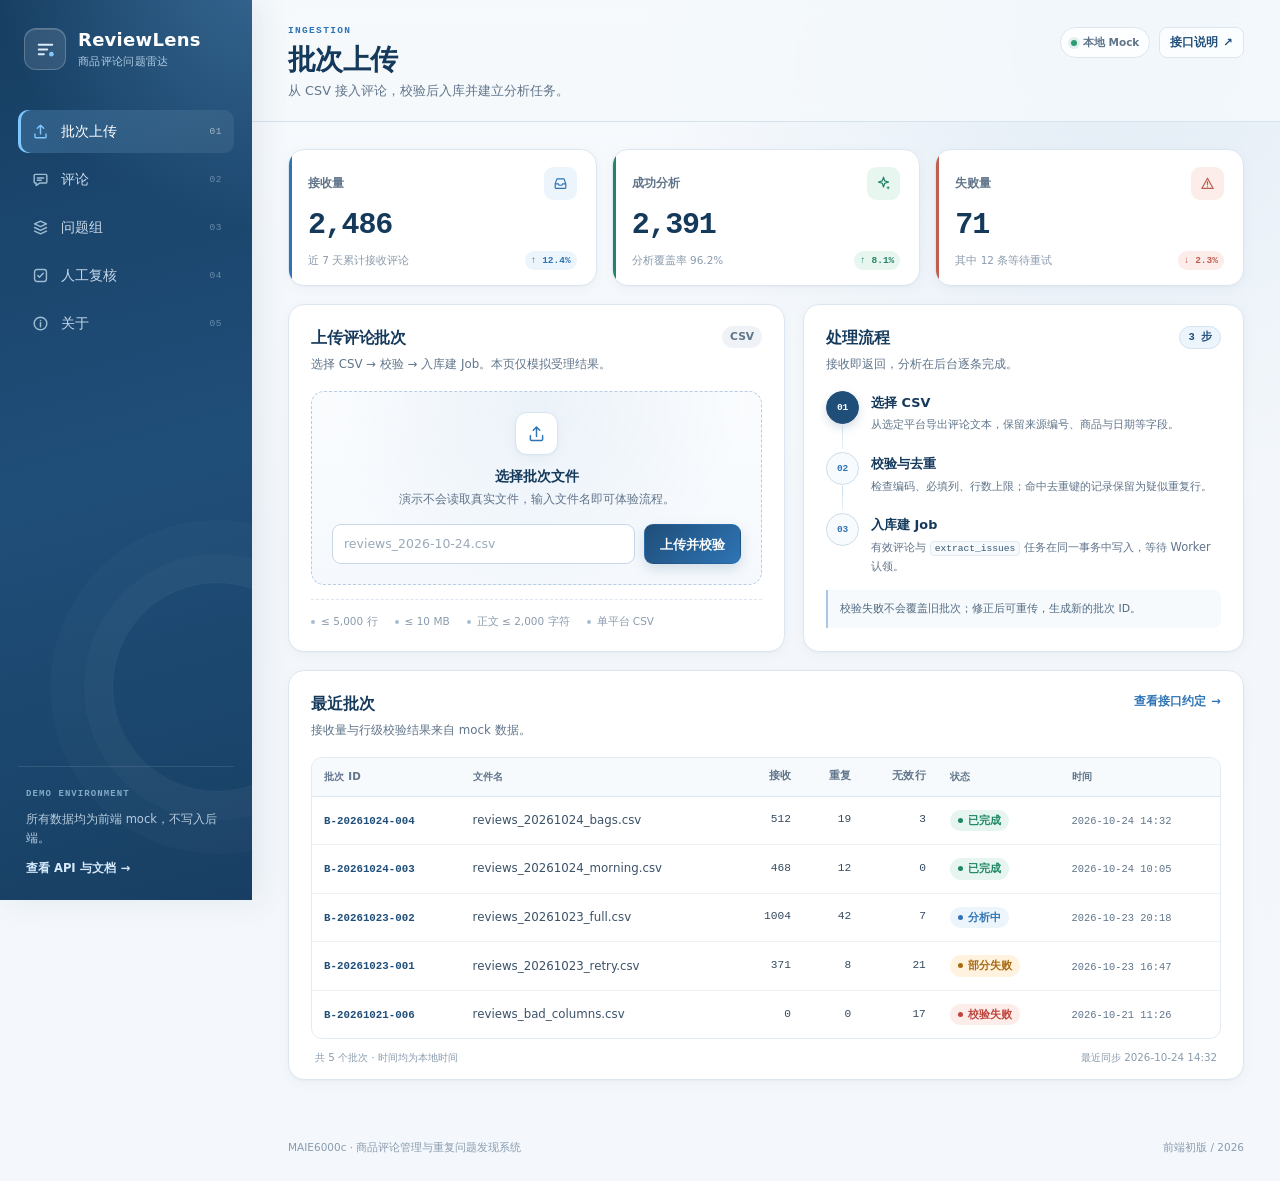
==== frontend/index.html @ 1e9d77a1 "W5 serial gate: R1 ingestion API, static UI, docs, legacy cleanup" ====
<!DOCTYPE html>
<html lang="zh-CN">
<head>
  <meta charset="UTF-8">
  <meta name="viewport" content="width=device-width, initial-scale=1.0">
  <meta name="color-scheme" content="light">
  <meta name="theme-color" content="#1F4E79">
  <meta name="description" content="ReviewLens 商品评论问题雷达 — 把零散评论整理成可复核、可跟踪的重复问题线索。">
  <title>批次上传 · ReviewLens 评论洞察</title>
  <link rel="icon" href="[data-uri]">
  <link rel="stylesheet" href="./styles.css">
</head>
<body>
  <div class="app-shell">
    <aside class="sidebar" aria-label="侧边栏">
      <a class="brand" href="#/batches" aria-label="ReviewLens 首页">
        <span class="brand-mark" aria-hidden="true">
          <svg viewBox="0 0 32 32" fill="none">
            <path d="M8 10.5h16M8 16h10M8 21.5h6" stroke="currentColor" stroke-width="2.4" stroke-linecap="round"/>
            <circle cx="23" cy="21.5" r="2.8" fill="#7EC7FF"/>
          </svg>
        </span>
        <span class="brand-copy">
          <strong>ReviewLens</strong>
          <span>商品评论问题雷达</span>
        </span>
      </a>

      <nav class="main-nav" aria-label="主导航">
        <a class="nav-link is-active" href="#/batches" data-route="batches" aria-current="page">
          <span class="nav-icon" aria-hidden="true">
            <svg viewBox="0 0 24 24" fill="none"><path d="M12 15V4m0 0L8 8m4-4 4 4M5 15v3.5A1.5 1.5 0 0 0 6.5 20h11a1.5 1.5 0 0 0 1.5-1.5V15" stroke="currentColor" stroke-width="1.8" stroke-linecap="round" stroke-linejoin="round"/></svg>
          </span>
          <span class="nav-label">批次上传</span>
          <span class="nav-index" aria-hidden="true">01</span>
        </a>
        <a class="nav-link" href="#/comments" data-route="comments">
          <span class="nav-icon" aria-hidden="true">
            <svg viewBox="0 0 24 24" fill="none"><path d="M5.5 5.5h13a1.5 1.5 0 0 1 1.5 1.5v8a1.5 1.5 0 0 1-1.5 1.5H11l-4.5 3v-3h-1A1.5 1.5 0 0 1 4 15V7a1.5 1.5 0 0 1 1.5-1.5Z" stroke="currentColor" stroke-width="1.8" stroke-linejoin="round"/><path d="M8 10h8M8 13h5" stroke="currentColor" stroke-width="1.8" stroke-linecap="round"/></svg>
          </span>
          <span class="nav-label">评论</span>
          <span class="nav-index" aria-hidden="true">02</span>
        </a>
        <a class="nav-link" href="#/issues" data-route="issues">
          <span class="nav-icon" aria-hidden="true">
            <svg viewBox="0 0 24 24" fill="none"><path d="M12 4 4.5 7.5 12 11l7.5-3.5L12 4Z" stroke="currentColor" stroke-width="1.8" stroke-linejoin="round"/><path d="m4.5 12 7.5 3.5 7.5-3.5M4.5 16.5 12 20l7.5-3.5" stroke="currentColor" stroke-width="1.8" stroke-linecap="round" stroke-linejoin="round"/></svg>
          </span>
          <span class="nav-label">问题组</span>
          <span class="nav-index" aria-hidden="true">03</span>
        </a>
        <a class="nav-link" href="#/reviews" data-route="reviews">
          <span class="nav-icon" aria-hidden="true">
            <svg viewBox="0 0 24 24" fill="none"><rect x="4.5" y="4.5" width="15" height="15" rx="3" stroke="currentColor" stroke-width="1.8"/><path d="m8.5 12 2.2 2.2 4.8-5" stroke="currentColor" stroke-width="1.8" stroke-linecap="round" stroke-linejoin="round"/></svg>
          </span>
          <span class="nav-label">人工复核</span>
          <span class="nav-index" aria-hidden="true">04</span>
        </a>
        <a class="nav-link" href="#/about" data-route="about">
          <span class="nav-icon" aria-hidden="true">
            <svg viewBox="0 0 24 24" fill="none"><circle cx="12" cy="12" r="8" stroke="currentColor" stroke-width="1.8"/><path d="M12 10.8v5.2M12 8.2v.1" stroke="currentColor" stroke-width="1.9" stroke-linecap="round"/></svg>
          </span>
          <span class="nav-label">关于</span>
          <span class="nav-index" aria-hidden="true">05</span>
        </a>
      </nav>

      <div class="sidebar-meta">
        <span class="meta-label">DEMO ENVIRONMENT</span>
        <p>所有数据均为前端 mock，不写入后端。</p>
        <a href="#/about">查看 API 与文档 <span aria-hidden="true">→</span></a>
      </div>
    </aside>

    <div class="main-shell">
      <header class="topbar">
        <div class="topbar-copy">
          <p class="eyebrow" id="page-kicker">INGESTION</p>
          <h1 id="page-title">批次上传</h1>
          <p id="page-subtitle">从 CSV 接入评论，校验后建立分析任务。</p>
        </div>
        <div class="topbar-actions">
          <span class="mock-chip"><span class="mock-chip-dot" aria-hidden="true"></span>本地 Mock</span>
          <a class="topbar-link" href="#/about">接口说明 <span aria-hidden="true">↗</span></a>
        </div>
      </header>

      <main class="content" id="app" tabindex="-1">
        <noscript>
          <div class="noscript-card">此演示界面需要启用 JavaScript 才能切换页面。</div>
        </noscript>
      </main>

      <footer class="app-footer">
        <span>MAIE6000c · 商品评论管理与重复问题发现系统</span>
        <span>前端初版 / 2026</span>
      </footer>
    </div>
  </div>

  <div class="toast" id="toast" role="status" aria-live="polite" hidden>
    <span class="toast-icon" aria-hidden="true">✓</span>
    <span id="toast-message"></span>
  </div>

  <!-- 使用普通脚本按顺序加载，保证直接双击 index.html 也能运行。 -->
  <script src="./mock-data.js"></script>
  <script src="./app.js"></script>
</body>
</html>
---- frontend/styles.css ----
/* =========================================================
   ReviewLens · 商品评论问题雷达
   初步前端界面样式（纯静态，无外部依赖）
   ========================================================= */

:root {
  --primary: #1F4E79;
  --primary-deep: #15395B;
  --primary-soft: #E9F2FA;
  --secondary: #2E74B5;
  --secondary-soft: #EDF5FC;
  --accent: #7EC7FF;

  --bg: #F3F7FB;
  --surface: #FFFFFF;
  --surface-soft: #F8FAFD;
  --border: #DCE6F0;
  --border-strong: #C9D8E8;
  --ink: #17283A;
  --text: #2B3E52;
  --muted: #60748A;
  --muted-light: #8A9BAD;

  --success: #1D8764;
  --success-soft: #E6F5EF;
  --danger: #BE453C;
  --danger-soft: #FCECEA;
  --warning: #A96912;
  --warning-soft: #FFF3DF;

  --shadow-sm: 0 1px 2px rgba(23, 57, 89, 0.04), 0 3px 14px rgba(23, 57, 89, 0.035);
  --shadow-md: 0 2px 5px rgba(23, 57, 89, 0.05), 0 14px 32px rgba(23, 57, 89, 0.07);
  --shadow-primary: 0 8px 18px rgba(31, 78, 121, 0.18);

  --radius-xl: 20px;
  --radius-lg: 16px;
  --radius-md: 11px;
  --radius-sm: 8px;

  --sidebar-width: 252px;
  --font-sans: system-ui, "Microsoft YaHei", "PingFang SC", "Noto Sans CJK SC", sans-serif;
  --font-mono: "SFMono-Regular", Consolas, "Liberation Mono", Menlo, monospace;
}

*,
*::before,
*::after {
  box-sizing: border-box;
}

html {
  min-width: 320px;
  scroll-behavior: smooth;
}

body {
  margin: 0;
  min-width: 320px;
  min-height: 100vh;
  background:
    radial-gradient(circle at 88% 2%, rgba(46, 116, 181, 0.1), transparent 30rem),
    linear-gradient(180deg, #F7FAFD 0%, var(--bg) 46%, #F4F8FC 100%);
  color: var(--text);
  font-family: var(--font-sans);
  font-size: 14px;
  line-height: 1.6;
  -webkit-font-smoothing: antialiased;
  text-rendering: optimizeLegibility;
}

button,
input,
select {
  font: inherit;
}

button {
  cursor: pointer;
}

a {
  color: var(--secondary);
  text-decoration: none;
}

h1,
h2,
h3,
h4,
p {
  margin: 0;
}

ul,
ol {
  margin: 0;
  padding: 0;
  list-style: none;
}

svg {
  display: block;
}

::selection {
  background: #C7E4FA;
  color: var(--primary-deep);
}

:focus-visible {
  outline: 3px solid rgba(46, 116, 181, 0.35);
  outline-offset: 2px;
}

[hidden] {
  display: none !important;
}

.sr-only {
  position: absolute;
  width: 1px;
  height: 1px;
  padding: 0;
  margin: -1px;
  overflow: hidden;
  clip: rect(0, 0, 0, 0);
  white-space: nowrap;
  border: 0;
}

/* ---------- 应用骨架 ---------- */

.app-shell {
  min-height: 100vh;
}

.sidebar {
  position: fixed;
  inset: 0 auto 0 0;
  z-index: 30;
  display: flex;
  flex-direction: column;
  width: var(--sidebar-width);
  padding: 26px 18px 22px;
  overflow-x: hidden;
  overflow-y: auto;
  color: #D6E5F3;
  background:
    radial-gradient(circle at 105% -5%, rgba(126, 199, 255, 0.3), transparent 17rem),
    linear-gradient(165deg, #173E62 0%, var(--primary) 52%, #183F63 100%);
  box-shadow: 8px 0 30px rgba(19, 55, 88, 0.08);
}

.sidebar::after {
  content: "";
  position: absolute;
  right: -70px;
  bottom: 12%;
  width: 210px;
  height: 210px;
  border: 1px solid rgba(255, 255, 255, 0.06);
  border-radius: 50%;
  box-shadow: 0 0 0 28px rgba(255, 255, 255, 0.025), 0 0 0 62px rgba(255, 255, 255, 0.018);
  pointer-events: none;
}

.sidebar > * {
  position: relative;
  z-index: 1;
}

.brand {
  display: flex;
  align-items: center;
  gap: 12px;
  padding: 2px 6px;
  color: #FFFFFF;
}

.brand-mark {
  display: grid;
  flex: 0 0 auto;
  width: 42px;
  height: 42px;
  place-items: center;
  border: 1px solid rgba(255, 255, 255, 0.22);
  border-radius: 12px;
  background: rgba(255, 255, 255, 0.1);
  box-shadow: inset 0 1px 0 rgba(255, 255, 255, 0.16);
}

.brand-mark svg {
  width: 27px;
  height: 27px;
  color: #D8ECFD;
}

.brand-copy {
  display: flex;
  flex-direction: column;
  min-width: 0;
  line-height: 1.25;
}

.brand-copy strong {
  font-size: 18px;
  font-weight: 720;
  letter-spacing: 0.015em;
}

.brand-copy span {
  margin-top: 3px;
  color: #AFCBE3;
  font-size: 11px;
  letter-spacing: 0.03em;
}

.main-nav {
  display: flex;
  flex-direction: column;
  gap: 5px;
  margin-top: 38px;
}

.nav-link {
  position: relative;
  display: flex;
  align-items: center;
  gap: 11px;
  min-height: 43px;
  padding: 10px 12px;
  border-radius: 10px;
  color: #C7D9E9;
  font-size: 13.5px;
  font-weight: 500;
  transition: color 160ms ease, background 160ms ease, box-shadow 160ms ease;
}

.nav-link:hover {
  color: #FFFFFF;
  background: rgba(255, 255, 255, 0.08);
}

.nav-link.is-active {
  color: #FFFFFF;
  background: linear-gradient(90deg, rgba(126, 199, 255, 0.22), rgba(255, 255, 255, 0.07));
  box-shadow: inset 3px 0 0 var(--accent);
}

.nav-link.is-active .nav-icon {
  color: var(--accent);
}

.nav-icon {
  display: grid;
  flex: 0 0 auto;
  width: 20px;
  height: 20px;
  place-items: center;
  color: #9EBBD4;
}

.nav-icon svg {
  width: 19px;
  height: 19px;
}

.nav-label {
  white-space: nowrap;
}

.nav-index {
  margin-left: auto;
  color: rgba(214, 229, 243, 0.42);
  font-family: var(--font-mono);
  font-size: 9.5px;
  letter-spacing: 0.06em;
}

.nav-link.is-active .nav-index {
  color: rgba(255, 255, 255, 0.55);
}

.sidebar-meta {
  margin-top: auto;
  padding: 20px 8px 0;
  border-top: 1px solid rgba(255, 255, 255, 0.1);
}

.meta-label {
  display: block;
  color: #83A9C6;
  font-family: var(--font-mono);
  font-size: 9px;
  font-weight: 600;
  letter-spacing: 0.12em;
}

.sidebar-meta p {
  margin-top: 8px;
  color: #B7CCDE;
  font-size: 11.5px;
  line-height: 1.65;
}

.sidebar-meta a {
  display: inline-flex;
  align-items: center;
  gap: 5px;
  margin-top: 11px;
  color: #D8ECFD;
  font-size: 11.5px;
  font-weight: 600;
}

.sidebar-meta a:hover {
  color: #FFFFFF;
  text-decoration: underline;
  text-underline-offset: 3px;
}

.main-shell {
  display: flex;
  flex-direction: column;
  min-height: 100vh;
  margin-left: var(--sidebar-width);
}

/* ---------- 顶部页头 ---------- */

.topbar {
  position: sticky;
  top: 0;
  z-index: 20;
  display: flex;
  align-items: flex-start;
  justify-content: space-between;
  gap: 24px;
  padding: 24px 36px 19px;
  border-bottom: 1px solid rgba(203, 218, 232, 0.72);
  background: rgba(245, 249, 252, 0.82);
  backdrop-filter: blur(16px);
  -webkit-backdrop-filter: blur(16px);
}

.topbar-copy {
  min-width: 0;
}

.eyebrow {
  color: var(--secondary);
  font-family: var(--font-mono);
  font-size: 9.5px;
  font-weight: 700;
  letter-spacing: 0.14em;
  line-height: 1.4;
}

.topbar h1 {
  margin-top: 5px;
  color: var(--primary-deep);
  font-size: clamp(25px, 2.2vw, 31px);
  font-weight: 720;
  letter-spacing: -0.025em;
  line-height: 1.25;
}

#page-subtitle {
  max-width: 720px;
  margin-top: 4px;
  color: var(--muted);
  font-size: 12.8px;
}

.topbar-actions {
  display: flex;
  flex: 0 0 auto;
  align-items: center;
  gap: 9px;
  padding-top: 3px;
}

.mock-chip {
  display: inline-flex;
  align-items: center;
  gap: 6px;
  height: 31px;
  padding: 0 10px;
  border: 1px solid var(--border);
  border-radius: 999px;
  background: rgba(255, 255, 255, 0.75);
  color: var(--muted);
  font-size: 10.5px;
  font-weight: 600;
  white-space: nowrap;
}

.mock-chip-dot {
  width: 6px;
  height: 6px;
  border-radius: 50%;
  background: #2E9B75;
  box-shadow: 0 0 0 3px rgba(46, 155, 117, 0.13);
}

.topbar-link {
  display: inline-flex;
  align-items: center;
  gap: 5px;
  height: 31px;
  padding: 0 10px;
  border: 1px solid var(--border);
  border-radius: 8px;
  background: rgba(255, 255, 255, 0.7);
  color: var(--primary);
  font-size: 11.5px;
  font-weight: 600;
  transition: border-color 160ms ease, background 160ms ease;
}

.topbar-link:hover {
  border-color: var(--border-strong);
  background: #FFFFFF;
}

.content {
  width: 100%;
  max-width: 1440px;
  margin: 0 auto;
  padding: 27px 36px 42px;
  flex: 1;
}

.app-footer {
  display: flex;
  justify-content: space-between;
  gap: 14px;
  padding: 17px 36px 25px;
  color: var(--muted-light);
  font-size: 10.5px;
}

/* ---------- 通用组件 ---------- */

.view {
  display: flex;
  flex-direction: column;
  gap: 18px;
  animation: view-in 240ms ease both;
}

@keyframes view-in {
  from {
    opacity: 0;
    transform: translateY(5px);
  }
  to {
    opacity: 1;
    transform: translateY(0);
  }
}

.panel {
  padding: 21px 22px;
  border: 1px solid var(--border);
  border-radius: var(--radius-lg);
  background: var(--surface);
  box-shadow: var(--shadow-sm);
}

.panel-head {
  display: flex;
  align-items: flex-start;
  justify-content: space-between;
  gap: 16px;
  margin-bottom: 17px;
}

.panel-head > div {
  min-width: 0;
}

.panel-head h2 {
  color: var(--primary-deep);
  font-size: 15.5px;
  font-weight: 680;
  letter-spacing: -0.01em;
}

.panel-head p {
  margin-top: 4px;
  color: var(--muted);
  font-size: 11.8px;
  line-height: 1.6;
}

.panel-head .heading-with-count {
  display: flex;
  align-items: center;
  gap: 8px;
  flex-wrap: wrap;
}

.text-link {
  display: inline-flex;
  align-items: center;
  gap: 5px;
  flex: 0 0 auto;
  color: var(--secondary);
  font-size: 11.5px;
  font-weight: 600;
  white-space: nowrap;
}

.text-link:hover {
  color: var(--primary);
  text-decoration: underline;
  text-underline-offset: 3px;
}

.btn {
  display: inline-flex;
  align-items: center;
  justify-content: center;
  gap: 6px;
  min-height: 40px;
  padding: 0 15px;
  border: 1px solid transparent;
  border-radius: 9px;
  font-size: 12.7px;
  font-weight: 620;
  line-height: 1.2;
  white-space: nowrap;
  transition: transform 150ms ease, box-shadow 150ms ease, background 150ms ease, border-color 150ms ease;
}

.btn:active {
  transform: translateY(1px);
}

.btn-primary {
  color: #FFFFFF;
  border-color: transparent;
  background: linear-gradient(135deg, var(--primary) 0%, var(--secondary) 100%);
  box-shadow: 0 5px 13px rgba(31, 78, 121, 0.17);
}

.btn-primary:hover {
  box-shadow: 0 8px 18px rgba(31, 78, 121, 0.25);
  transform: translateY(-1px);
}

.btn-ghost {
  color: var(--primary);
  border-color: var(--border);
  background: #FFFFFF;
}

.btn-ghost:hover {
  border-color: var(--border-strong);
  background: var(--surface-soft);
}

.btn-sm {
  min-height: 33px;
  padding: 0 12px;
  border-radius: 8px;
  font-size: 11.8px;
}

.count-chip {
  display: inline-flex;
  align-items: center;
  justify-content: center;
  min-height: 23px;
  padding: 2px 8px;
  border: 1px solid #D4E3F1;
  border-radius: 999px;
  background: var(--secondary-soft);
  color: var(--primary);
  font-family: var(--font-mono);
  font-size: 10.5px;
  font-weight: 600;
  white-space: nowrap;
}

.status-badge {
  display: inline-flex;
  align-items: center;
  gap: 5px;
  padding: 3px 8px;
  border-radius: 999px;
  font-size: 10.7px;
  font-weight: 650;
  line-height: 1.45;
  white-space: nowrap;
}

.status-dot {
  width: 5px;
  height: 5px;
  border-radius: 50%;
  background: currentColor;
}

.status-badge--success {
  color: var(--success);
  background: var(--success-soft);
}

.status-badge--processing {
  color: var(--secondary);
  background: var(--secondary-soft);
}

.status-badge--processing .status-dot {
  animation: status-pulse 1.8s ease-in-out infinite;
}

.status-badge--warning {
  color: var(--warning);
  background: var(--warning-soft);
}

.status-badge--danger {
  color: var(--danger);
  background: var(--danger-soft);
}

.status-badge--neutral {
  color: var(--muted);
  background: #EFF3F7;
}

.status-badge--pending {
  color: var(--primary);
  background: var(--secondary-soft);
  border: 1px solid #D6E6F4;
}

.status-badge--accepted {
  color: var(--success);
  background: var(--success-soft);
}

.status-badge--rejected {
  color: var(--danger);
  background: var(--danger-soft);
}

.status-badge--changed {
  color: var(--warning);
  background: var(--warning-soft);
}

@keyframes status-pulse {
  0%,
  100% {
    opacity: 1;
    box-shadow: 0 0 0 0 rgba(46, 116, 181, 0.2);
  }
  50% {
    opacity: 0.7;
    box-shadow: 0 0 0 3px rgba(46, 116, 181, 0);
  }
}

.tag {
  display: inline-flex;
  align-items: center;
  gap: 4px;
  padding: 3px 8px;
  border-radius: 6px;
  font-size: 10.7px;
  font-weight: 600;
  line-height: 1.45;
  white-space: nowrap;
}

.tag--rose {
  color: #A13B4D;
  background: #FCECEF;
}

.tag--amber {
  color: #93601A;
  background: #FFF2DC;
}

.tag--blue {
  color: #275F91;
  background: #EAF3FC;
}

.tag--violet {
  color: #6243A1;
  background: #F0ECFC;
}

.tag--teal {
  color: #24705F;
  background: #E6F5F1;
}

.tag--olive {
  color: #63722C;
  background: #F1F5E4;
}

.tag--slate {
  color: #526477;
  background: #EEF2F6;
}

.tag--gray {
  color: #6B7785;
  background: #F1F3F5;
}

mark.evidence {
  padding: 0 1px;
  border-radius: 2px;
  color: inherit;
  background: linear-gradient(180deg, transparent 38%, #FFE7A3 38%, #FFE7A3 94%, transparent 94%);
}

.empty-state {
  grid-column: 1 / -1;
  padding: 40px 20px;
  border: 1px dashed var(--border-strong);
  border-radius: var(--radius-lg);
  background: rgba(255, 255, 255, 0.7);
  color: var(--muted);
  text-align: center;
  font-size: 13px;
}

.empty-state strong {
  display: block;
  margin-bottom: 5px;
  color: var(--primary-deep);
  font-size: 14px;
}

.noscript-card {
  padding: 20px;
  border: 1px solid #E8D2A8;
  border-radius: var(--radius-md);
  background: #FFF9EC;
  color: #755213;
}

/* ---------- 统计卡片 ---------- */

.stats-grid {
  display: grid;
  grid-template-columns: repeat(auto-fit, minmax(220px, 1fr));
  gap: 15px;
}

.stat-card {
  --tone: var(--secondary);
  --tone-soft: var(--secondary-soft);
  position: relative;
  padding: 17px 19px 15px;
  overflow: hidden;
  border: 1px solid var(--border);
  border-radius: var(--radius-lg);
  background: var(--surface);
  box-shadow: var(--shadow-sm);
}

.stat-card::before {
  content: "";
  position: absolute;
  inset: 0 auto 0 0;
  width: 3px;
  background: var(--tone);
}

.stat-card--success {
  --tone: #238467;
  --tone-soft: #E8F6F0;
}

.stat-card--danger {
  --tone: #BE5D50;
  --tone-soft: #FCEDEA;
}

.stat-head {
  display: flex;
  align-items: center;
  justify-content: space-between;
  gap: 12px;
}

.stat-label {
  color: var(--muted);
  font-size: 12px;
  font-weight: 600;
}

.stat-icon {
  display: grid;
  width: 33px;
  height: 33px;
  place-items: center;
  border-radius: 9px;
  color: var(--tone);
  background: var(--tone-soft);
}

.stat-icon svg {
  width: 17px;
  height: 17px;
}

.stat-value {
  margin-top: 7px;
  color: var(--primary-deep);
  font-family: var(--font-mono);
  font-size: 30px;
  font-weight: 700;
  letter-spacing: -0.04em;
  line-height: 1.2;
}

.stat-foot {
  display: flex;
  align-items: center;
  justify-content: space-between;
  gap: 10px;
  margin-top: 8px;
  color: var(--muted-light);
  font-size: 10.5px;
}

.stat-trend {
  flex: 0 0 auto;
  padding: 2px 6px;
  border-radius: 999px;
  color: var(--tone);
  background: var(--tone-soft);
  font-family: var(--font-mono);
  font-size: 9.5px;
  font-weight: 600;
}

/* ---------- 批次上传 ---------- */

.ingestion-grid {
  display: grid;
  grid-template-columns: minmax(0, 1.06fr) minmax(0, 0.94fr);
  gap: 18px;
}

.upload-panel {
  display: flex;
  flex-direction: column;
}

.upload-form {
  margin: 0;
}

.upload-drop {
  padding: 20px;
  border: 1.5px dashed #B7CDE1;
  border-radius: 13px;
  background:
    radial-gradient(circle at 50% 0%, rgba(46, 116, 181, 0.07), transparent 13rem),
    linear-gradient(180deg, #FAFCFE 0%, #F5F9FD 100%);
}

.upload-icon {
  display: grid;
  width: 43px;
  height: 43px;
  margin: 0 auto;
  place-items: center;
  border: 1px solid #D6E5F3;
  border-radius: 12px;
  color: var(--secondary);
  background: #FFFFFF;
  box-shadow: var(--shadow-sm);
}

.upload-icon svg {
  width: 21px;
  height: 21px;
}

.upload-title {
  margin-top: 10px;
  color: var(--primary-deep);
  font-size: 13.8px;
  font-weight: 680;
  text-align: center;
}

.upload-help {
  margin-top: 3px;
  color: var(--muted);
  font-size: 11.5px;
  line-height: 1.6;
  text-align: center;
}

.upload-row {
  display: grid;
  grid-template-columns: minmax(0, 1fr) auto;
  gap: 9px;
  margin-top: 16px;
}

.input,
.select {
  width: 100%;
  min-height: 40px;
  padding: 8px 11px;
  border: 1px solid var(--border-strong);
  border-radius: 9px;
  outline: none;
  color: var(--text);
  background: #FFFFFF;
  font-size: 12.5px;
  transition: border-color 150ms ease, box-shadow 150ms ease;
}

.input::placeholder {
  color: #9AAABA;
}

.input:focus,
.select:focus {
  border-color: var(--secondary);
  box-shadow: 0 0 0 3px rgba(46, 116, 181, 0.12);
}

.upload-feedback {
  margin-top: 10px;
  padding: 8px 10px;
  border: 1px solid #CFE7DD;
  border-radius: 8px;
  color: #24705A;
  background: #F2FBF7;
  font-size: 11.5px;
}

.upload-constraints {
  display: flex;
  flex-wrap: wrap;
  gap: 7px 17px;
  margin-top: 14px;
  padding-top: 13px;
  border-top: 1px dashed var(--border);
  color: var(--muted-light);
  font-size: 10.5px;
}

.upload-constraints span {
  display: inline-flex;
  align-items: center;
  gap: 6px;
}

.upload-constraints span::before {
  content: "";
  width: 4px;
  height: 4px;
  border-radius: 50%;
  background: #A7BDD2;
}

.flow-list {
  display: flex;
  flex-direction: column;
}

.flow-step {
  position: relative;
  display: grid;
  grid-template-columns: 33px minmax(0, 1fr);
  gap: 12px;
  padding-bottom: 18px;
}

.flow-step:last-child {
  padding-bottom: 0;
}

.flow-step:not(:last-child)::before {
  content: "";
  position: absolute;
  top: 34px;
  bottom: 3px;
  left: 16px;
  width: 1px;
  background: linear-gradient(180deg, #C9DCEB, #E8F0F7);
}

.flow-num {
  display: grid;
  width: 33px;
  height: 33px;
  place-items: center;
  border: 1px solid #CBDDEB;
  border-radius: 50%;
  color: var(--secondary);
  background: #F8FBFE;
  font-family: var(--font-mono);
  font-size: 9.5px;
  font-weight: 700;
}

.flow-step:first-child .flow-num {
  color: #FFFFFF;
  border-color: var(--primary);
  background: var(--primary);
  box-shadow: 0 4px 10px rgba(31, 78, 121, 0.18);
}

.flow-step h3 {
  padding-top: 2px;
  color: var(--primary-deep);
  font-size: 12.8px;
  font-weight: 650;
}

.flow-step p {
  margin-top: 2px;
  color: var(--muted);
  font-size: 11.4px;
  line-height: 1.65;
}

.flow-step code {
  padding: 1px 4px;
  border: 1px solid #E1EAF2;
  border-radius: 4px;
  color: #355772;
  background: #F7FAFD;
  font-family: var(--font-mono);
  font-size: 9.6px;
}

.flow-note {
  margin-top: 15px;
  padding: 10px 12px;
  border-left: 2px solid #A9C8E4;
  border-radius: 0 7px 7px 0;
  color: #526A81;
  background: #F6FAFD;
  font-size: 10.8px;
  line-height: 1.65;
}

/* ---------- 表格 ---------- */

.table-panel {
  padding-bottom: 13px;
}

.table-wrap {
  width: 100%;
  overflow-x: auto;
  border: 1px solid #E4EBF3;
  border-radius: 11px;
}

.data-table {
  width: 100%;
  min-width: 840px;
  border-collapse: collapse;
  table-layout: auto;
}

.data-table th {
  padding: 10px 12px;
  border-bottom: 1px solid var(--border);
  background: #F7FAFD;
  color: var(--muted);
  font-size: 10.3px;
  font-weight: 650;
  letter-spacing: 0.02em;
  text-align: left;
  white-space: nowrap;
}

.data-table td {
  padding: 13px 12px;
  border-bottom: 1px solid #EDF2F7;
  color: #344A60;
  font-size: 11.8px;
  vertical-align: middle;
}

.data-table tbody tr:last-child td {
  border-bottom: 0;
}

.data-table tbody tr {
  transition: background 140ms ease;
}

.data-table tbody tr:hover {
  background: #F9FCFE;
}

.data-table .numeric {
  text-align: right;
  font-family: var(--font-mono);
  font-size: 11.2px;
  font-variant-numeric: tabular-nums;
}

.data-table th.numeric {
  text-align: right;
}

.batch-id {
  color: var(--primary);
  font-family: var(--font-mono);
  font-size: 10.8px;
  font-weight: 600;
  white-space: nowrap;
}

.file-name {
  display: block;
  max-width: 255px;
  overflow: hidden;
  color: #3B5268;
  text-overflow: ellipsis;
  white-space: nowrap;
}

.batch-time {
  color: var(--muted);
  font-family: var(--font-mono);
  font-size: 10.4px;
  white-space: nowrap;
}

.table-foot {
  display: flex;
  justify-content: space-between;
  gap: 14px;
  padding: 10px 4px 0;
  color: var(--muted-light);
  font-size: 10.3px;
}

/* ---------- 评论 ---------- */

.filter-panel .panel-head {
  margin-bottom: 14px;
}

.filter-grid {
  display: grid;
  grid-template-columns: repeat(3, minmax(0, 1fr)) auto;
  gap: 12px;
  align-items: end;
}

.filter-field {
  display: flex;
  flex-direction: column;
  gap: 6px;
  min-width: 0;
}

.filter-field > span {
  color: var(--muted);
  font-size: 10.8px;
  font-weight: 600;
}

.filter-field .select {
  min-height: 38px;
  font-size: 11.8px;
}

.filter-actions {
  display: flex;
  align-items: end;
}

.filter-actions .btn {
  min-height: 38px;
}

.comment-grid {
  display: grid;
  grid-template-columns: repeat(2, minmax(0, 1fr));
  gap: 16px;
}

.comment-card {
  display: flex;
  flex-direction: column;
  min-width: 0;
  padding: 18px 19px;
  border: 1px solid var(--border);
  border-radius: var(--radius-lg);
  background: var(--surface);
  box-shadow: var(--shadow-sm);
  transition: border-color 160ms ease, box-shadow 160ms ease;
}

.comment-card:hover {
  border-color: #C9DCEB;
  box-shadow: var(--shadow-md);
}

.comment-top {
  display: flex;
  align-items: flex-start;
  justify-content: space-between;
  gap: 12px;
}

.comment-flags {
  display: flex;
  flex: 0 0 auto;
  flex-wrap: wrap;
  justify-content: flex-end;
  gap: 5px;
}

.comment-flags .status-badge {
  padding: 3px 7px;
  font-size: 9.6px;
}

.source-line {
  display: flex;
  align-items: center;
  gap: 7px;
  flex-wrap: wrap;
  min-width: 0;
  color: var(--muted);
  font-size: 10.6px;
}

.platform-pill {
  display: inline-flex;
  align-items: center;
  padding: 2px 7px;
  border: 1px solid #D5E4F2;
  border-radius: 5px;
  color: var(--primary);
  background: #F2F8FD;
  font-size: 10px;
  font-weight: 650;
  white-space: nowrap;
}

.comment-product {
  display: flex;
  align-items: baseline;
  justify-content: space-between;
  gap: 12px;
  margin-top: 10px;
  color: #344A60;
  font-size: 12.2px;
  font-weight: 620;
}

.rating {
  flex: 0 0 auto;
  color: #A86C16;
  font-family: var(--font-mono);
  font-size: 10.5px;
  font-weight: 600;
  letter-spacing: 0.02em;
}

.comment-text {
  margin-top: 10px;
  color: #293E53;
  font-size: 13.3px;
  line-height: 1.78;
}

.comment-meta {
  display: flex;
  flex-wrap: wrap;
  gap: 5px 13px;
  margin-top: 11px;
  color: var(--muted-light);
  font-family: var(--font-mono);
  font-size: 9.8px;
}

.comment-issue {
  display: flex;
  align-items: center;
  flex-wrap: wrap;
  gap: 7px;
  margin-top: auto;
  padding-top: 13px;
  border-top: 1px dashed var(--border);
  color: var(--muted);
  font-size: 10.4px;
}

.comment-issue .issue-spacer {
  flex: 1 1 auto;
}

.confidence {
  color: var(--muted-light);
  font-size: 10.2px;
}

.evidence-hint {
  color: var(--secondary);
  font-size: 10.2px;
}

.clear-issue {
  display: inline-flex;
  align-items: center;
  gap: 5px;
  color: var(--success);
  font-weight: 600;
}

.clear-issue::before {
  content: "✓";
  display: inline-grid;
  width: 15px;
  height: 15px;
  place-items: center;
  border-radius: 50%;
  background: var(--success-soft);
  font-size: 9px;
}

.issue-error {
  color: var(--danger);
  font-weight: 600;
}

.issue-queued {
  color: var(--secondary);
  font-weight: 600;
}

/* ---------- 问题组看板 ---------- */

.board-meta {
  display: flex;
  align-items: center;
  justify-content: space-between;
  flex-wrap: wrap;
  gap: 10px;
  padding: 0 2px;
  color: var(--muted);
  font-size: 11.5px;
}

.legend {
  display: flex;
  flex-wrap: wrap;
  gap: 12px;
}

.legend-item {
  display: inline-flex;
  align-items: center;
  gap: 5px;
  color: var(--muted);
  font-size: 10.5px;
}

.legend-dot {
  width: 6px;
  height: 6px;
  border-radius: 50%;
}

.legend-dot--proposed {
  background: #B27623;
}

.legend-dot--confirmed {
  background: var(--secondary);
}

.legend-dot--resolved {
  background: var(--success);
}

.legend-dot--dismissed {
  background: #8493A4;
}

.kanban {
  display: grid;
  grid-template-columns: repeat(4, minmax(0, 1fr));
  gap: 13px;
  align-items: start;
}

.kanban-column {
  min-width: 0;
  padding: 12px;
  border: 1px solid #DFE9F3;
  border-radius: var(--radius-lg);
  background: #EFF4FA;
}

.kanban-head {
  padding: 4px 4px 11px;
  border-bottom: 1px solid rgba(198, 215, 230, 0.75);
}

.kanban-title-line {
  display: flex;
  align-items: center;
  justify-content: space-between;
  gap: 8px;
}

.kanban-title {
  display: inline-flex;
  align-items: center;
  gap: 6px;
  color: var(--primary-deep);
  font-size: 12.2px;
  font-weight: 700;
}

.kanban-title::before {
  content: "";
  width: 6px;
  height: 6px;
  border-radius: 50%;
  background: var(--column-dot, var(--secondary));
}

.kanban-column--proposed {
  --column-dot: #B27623;
}

.kanban-column--confirmed {
  --column-dot: var(--secondary);
}

.kanban-column--resolved {
  --column-dot: var(--success);
}

.kanban-column--dismissed {
  --column-dot: #8493A4;
}

.kanban-title code {
  color: var(--muted-light);
  font-family: var(--font-mono);
  font-size: 8.6px;
  font-weight: 500;
}

.kanban-count {
  display: inline-grid;
  min-width: 20px;
  height: 20px;
  padding: 0 5px;
  place-items: center;
  border: 1px solid #D8E5F1;
  border-radius: 999px;
  color: var(--muted);
  background: rgba(255, 255, 255, 0.72);
  font-family: var(--font-mono);
  font-size: 9.5px;
}

.kanban-desc {
  margin-top: 3px;
  color: var(--muted-light);
  font-size: 10.2px;
  line-height: 1.55;
}

.kanban-stack {
  display: flex;
  flex-direction: column;
  gap: 9px;
  margin-top: 10px;
}

.issue-card {
  padding: 12px;
  border: 1px solid #E0E9F2;
  border-radius: 11px;
  background: #FFFFFF;
  box-shadow: 0 1px 2px rgba(28, 63, 96, 0.035);
  cursor: pointer;
  transition: border-color 160ms ease, box-shadow 160ms ease;
}

.issue-detail {
  cursor: auto;
}

.issue-card:hover {
  border-color: #C8DAE9;
}

.issue-card.is-open {
  border-color: #B9D3E8;
  box-shadow: var(--shadow-sm);
}

.issue-toggle {
  display: flex;
  align-items: flex-start;
  justify-content: space-between;
  gap: 8px;
  width: 100%;
  padding: 0;
  border: 0;
  color: inherit;
  background: transparent;
  text-align: left;
}

.issue-title {
  color: #2A4056;
  font-size: 12.4px;
  font-weight: 650;
  line-height: 1.55;
}

.issue-chevron {
  display: inline-grid;
  flex: 0 0 auto;
  width: 20px;
  height: 20px;
  margin-top: 1px;
  place-items: center;
  border: 1px solid #DFE9F2;
  border-radius: 50%;
  color: var(--muted);
  background: #F8FBFD;
  font-size: 14px;
  line-height: 1;
  transition: transform 160ms ease, background 160ms ease;
}

.issue-card.is-open .issue-chevron {
  transform: rotate(180deg);
  background: var(--secondary-soft);
  color: var(--secondary);
}

.issue-tag-row {
  display: flex;
  align-items: center;
  flex-wrap: wrap;
  gap: 6px;
  margin-top: 7px;
}

.issue-product {
  overflow: hidden;
  color: var(--muted-light);
  font-size: 9.8px;
  text-overflow: ellipsis;
  white-space: nowrap;
}

.issue-counts {
  display: grid;
  grid-template-columns: 1fr 1fr;
  gap: 1px;
  margin-top: 10px;
  overflow: hidden;
  border: 1px solid #EAF0F6;
  border-radius: 7px;
  background: #EAF0F6;
}

.issue-count {
  padding: 6px 7px;
  background: #F9FBFD;
  text-align: center;
}

.issue-count strong {
  display: block;
  color: var(--primary);
  font-family: var(--font-mono);
  font-size: 13px;
  line-height: 1.35;
}

.issue-count span {
  color: var(--muted-light);
  font-size: 9.1px;
}

.issue-detail {
  margin-top: 11px;
  padding-top: 10px;
  border-top: 1px dashed #DCE6F0;
}

.issue-detail p {
  color: #4A6076;
  font-size: 10.7px;
  line-height: 1.7;
}

.issue-detail-block {
  margin-top: 9px;
}

.issue-detail-label {
  display: block;
  margin-bottom: 3px;
  color: var(--muted-light);
  font-size: 9.2px;
  font-weight: 650;
  letter-spacing: 0.04em;
}

.issue-evidence {
  margin: 0;
  padding: 8px 9px;
  border-left: 2px solid #E8C76D;
  border-radius: 0 5px 5px 0;
  color: #5F5024;
  background: #FFFBF0;
  font-size: 10.3px;
  line-height: 1.7;
}

.issue-detail-grid {
  display: grid;
  grid-template-columns: 1fr 1fr;
  gap: 6px 8px;
  margin-top: 9px;
}

.issue-detail-grid div {
  padding: 6px 7px;
  border-radius: 5px;
  background: #F7FAFC;
}

.issue-detail-grid dt {
  color: var(--muted-light);
  font-size: 8.8px;
}

.issue-detail-grid dd {
  margin: 1px 0 0;
  color: #41566C;
  font-size: 10px;
  line-height: 1.5;
}

.issue-close-note {
  margin-top: 8px;
  padding: 6px 8px;
  border-radius: 5px;
  color: #466257;
  background: #F0F8F5;
  font-size: 9.8px;
  line-height: 1.55;
}

.issue-footer {
  display: flex;
  align-items: center;
  justify-content: space-between;
  gap: 7px;
  margin-top: 10px;
  color: var(--muted-light);
  font-size: 9.2px;
}

.issue-footer .issue-toggle-label {
  color: var(--secondary);
  font-weight: 600;
}

/* ---------- 人工复核 ---------- */

.review-layout {
  display: grid;
  grid-template-columns: minmax(0, 1fr) 338px;
  gap: 18px;
  align-items: start;
}

.review-panel {
  min-width: 0;
}

.review-list {
  display: flex;
  flex-direction: column;
  gap: 11px;
}

.review-item {
  padding: 15px 16px;
  border: 1px solid var(--border);
  border-left: 3px solid #A9C8E4;
  border-radius: 11px;
  background: #FFFFFF;
  transition: border-color 160ms ease, background 160ms ease;
}

.review-item[data-status="accepted"] {
  border-left-color: var(--success);
  background: #FDFFFE;
}

.review-item[data-status="rejected"] {
  border-left-color: var(--danger);
  background: #FFFDFD;
}

.review-item[data-status="changed"] {
  border-left-color: var(--warning);
  background: #FFFDF8;
}

.review-top {
  display: flex;
  align-items: flex-start;
  justify-content: space-between;
  gap: 12px;
}

.review-link {
  display: flex;
  align-items: center;
  flex-wrap: wrap;
  gap: 6px;
  min-width: 0;
}

.review-eyebrow {
  color: var(--muted-light);
  font-size: 9.4px;
  font-weight: 650;
  letter-spacing: 0.03em;
}

.review-arrow {
  color: #A7BACB;
  font-size: 10px;
}

.review-link strong {
  color: var(--primary-deep);
  font-size: 13.2px;
  font-weight: 660;
}

.review-tag-row {
  display: flex;
  align-items: center;
  flex-wrap: wrap;
  gap: 6px;
  margin-top: 6px;
}

.ai-origin {
  display: inline-flex;
  align-items: center;
  gap: 4px;
  color: var(--muted-light);
  font-size: 9.5px;
}

.ai-origin::before {
  content: "";
  width: 4px;
  height: 4px;
  border-radius: 50%;
  background: var(--secondary);
}

.review-quote {
  margin: 10px 0 0;
  padding: 10px 12px;
  border-left: 2px solid #C0D6E8;
  border-radius: 0 7px 7px 0;
  color: #2E4358;
  background: #F8FBFD;
  font-size: 12.2px;
  line-height: 1.75;
}

.review-evidence {
  display: flex;
  align-items: center;
  flex-wrap: wrap;
  gap: 5px;
  margin-top: 8px;
  color: var(--muted-light);
  font-size: 9.6px;
}

.review-evidence-label {
  margin-right: 1px;
  font-weight: 650;
}

.evidence-chip {
  padding: 2px 6px;
  border: 1px solid #F1DFAD;
  border-radius: 4px;
  color: #7B5B10;
  background: #FFF9E9;
  font-size: 9.7px;
  line-height: 1.5;
}

.review-meta {
  display: flex;
  align-items: center;
  flex-wrap: wrap;
  gap: 5px 12px;
  margin-top: 9px;
  color: var(--muted-light);
  font-size: 9.7px;
}

.review-meta .meta-strong {
  color: #526B83;
  font-family: var(--font-mono);
  font-size: 9.4px;
}

.review-actions {
  display: flex;
  align-items: center;
  flex-wrap: wrap;
  gap: 7px;
  margin-top: 11px;
  padding-top: 11px;
  border-top: 1px dashed #E0E9F2;
}

.btn-accept {
  color: #FFFFFF;
  border-color: transparent;
  background: var(--success);
  box-shadow: 0 4px 10px rgba(29, 135, 100, 0.16);
}

.btn-accept:hover {
  background: #176F53;
}

.btn-reject {
  color: var(--danger);
  border-color: #E9C1BC;
  background: #FFFFFF;
}

.btn-reject:hover {
  border-color: #DCA39D;
  background: #FFF7F6;
}

.btn-change {
  color: #946018;
  border-color: #E7D2A7;
  background: #FFFFFF;
}

.btn-change:hover {
  border-color: #D8BC83;
  background: #FFFBF1;
}

.review-actions .is-selected {
  box-shadow: 0 0 0 2px rgba(31, 78, 121, 0.12);
}

.review-hint {
  margin-left: auto;
  color: var(--muted-light);
  font-size: 9.5px;
}

.audit-panel {
  position: sticky;
  top: 110px;
}

.live-chip {
  display: inline-flex;
  align-items: center;
  gap: 5px;
  padding: 2px 7px;
  border-radius: 999px;
  color: var(--success);
  background: var(--success-soft);
  font-family: var(--font-mono);
  font-size: 8.7px;
  font-weight: 600;
}

.live-chip::before {
  content: "";
  width: 5px;
  height: 5px;
  border-radius: 50%;
  background: currentColor;
}

.audit-list {
  display: flex;
  flex-direction: column;
}

.audit-item {
  position: relative;
  display: grid;
  grid-template-columns: 9px minmax(0, 1fr);
  gap: 10px;
  padding: 11px 0;
  border-bottom: 1px dashed #E7EDF4;
}

.audit-item:first-child {
  padding-top: 2px;
}

.audit-item:last-child {
  border-bottom: 0;
}

.audit-dot {
  width: 7px;
  height: 7px;
  margin-top: 5px;
  border-radius: 50%;
  background: var(--secondary);
  box-shadow: 0 0 0 3px rgba(46, 116, 181, 0.09);
}

.audit-dot--human {
  background: var(--success);
  box-shadow: 0 0 0 3px rgba(29, 135, 100, 0.09);
}

.audit-dot--ai {
  background: var(--secondary);
}

.audit-dot--system {
  background: #8797A8;
  box-shadow: 0 0 0 3px rgba(135, 151, 168, 0.09);
}

.audit-body {
  min-width: 0;
}

.audit-line {
  color: #445C73;
  font-size: 10.7px;
  line-height: 1.55;
}

.audit-line strong {
  color: var(--primary-deep);
  font-weight: 650;
}

.audit-target {
  margin-top: 2px;
  overflow-wrap: anywhere;
  color: var(--muted);
  font-size: 10.1px;
  line-height: 1.55;
}

.audit-time {
  display: block;
  margin-top: 3px;
  color: var(--muted-light);
  font-family: var(--font-mono);
  font-size: 8.8px;
}

.audit-note {
  margin-top: 12px;
  padding: 9px 10px;
  border: 1px solid #E5EDF5;
  border-radius: 7px;
  color: var(--muted-light);
  background: #F9FBFD;
  font-size: 9.6px;
  line-height: 1.65;
}

/* ---------- 关于 ---------- */

.about-hero {
  position: relative;
  display: flex;
  align-items: center;
  justify-content: space-between;
  gap: 28px;
  overflow: hidden;
  padding: 32px 34px;
  border: 1px solid #D5E5F3;
  border-radius: var(--radius-xl);
  background:
    radial-gradient(circle at 94% 14%, rgba(126, 199, 255, 0.24), transparent 18rem),
    linear-gradient(135deg, #EAF3FB 0%, #F7FBFF 60%, #FFFFFF 100%);
  box-shadow: var(--shadow-sm);
}

.about-hero::after {
  content: "";
  position: absolute;
  right: 16%;
  bottom: -90px;
  width: 190px;
  height: 190px;
  border: 1px solid rgba(46, 116, 181, 0.09);
  border-radius: 50%;
  box-shadow: 0 0 0 28px rgba(46, 116, 181, 0.035);
  pointer-events: none;
}

.about-hero-copy {
  position: relative;
  z-index: 1;
  max-width: 780px;
}

.about-hero h2 {
  margin-top: 9px;
  color: var(--primary-deep);
  font-size: clamp(25px, 2.5vw, 34px);
  font-weight: 720;
  letter-spacing: -0.025em;
  line-height: 1.35;
}

.about-hero p {
  max-width: 680px;
  margin-top: 11px;
  color: #435C73;
  font-size: 12.8px;
  line-height: 1.85;
}

.about-tags {
  display: flex;
  flex-wrap: wrap;
  gap: 7px;
  margin-top: 17px;
}

.about-tags span {
  padding: 4px 9px;
  border: 1px solid #D3E2F0;
  border-radius: 999px;
  color: #48647D;
  background: rgba(255, 255, 255, 0.64);
  font-size: 10px;
  font-weight: 600;
}

.about-stamp {
  position: relative;
  z-index: 1;
  display: flex;
  flex: 0 0 144px;
  flex-direction: column;
  align-items: center;
  padding: 18px 16px;
  border: 1px solid #CFE0EF;
  border-radius: 15px;
  background: rgba(255, 255, 255, 0.7);
  box-shadow: 0 8px 24px rgba(31, 78, 121, 0.07);
  text-align: center;
}

.about-stamp-label {
  color: var(--muted-light);
  font-family: var(--font-mono);
  font-size: 8.5px;
  font-weight: 600;
  letter-spacing: 0.12em;
}

.about-stamp strong {
  margin-top: 5px;
  color: var(--primary);
  font-family: var(--font-mono);
  font-size: 28px;
  line-height: 1.2;
}

.about-stamp span:last-child {
  margin-top: 5px;
  color: var(--muted);
  font-size: 9.5px;
}

.about-grid {
  display: grid;
  grid-template-columns: repeat(2, minmax(0, 1fr));
  gap: 18px;
}

.stack-list {
  display: flex;
  flex-direction: column;
}

.stack-item {
  display: grid;
  grid-template-columns: 83px minmax(0, 1fr);
  gap: 12px;
  padding: 10px 0;
  border-bottom: 1px dashed #E8EEF5;
}

.stack-item:first-child {
  padding-top: 2px;
}

.stack-item:last-child {
  padding-bottom: 0;
  border-bottom: 0;
}

.stack-key {
  color: var(--muted-light);
  font-size: 10.2px;
  font-weight: 600;
}

.stack-value {
  color: #3D5268;
  font-size: 11.8px;
  line-height: 1.6;
}

.stack-value code {
  padding: 1px 5px;
  border: 1px solid #E2EAF2;
  border-radius: 4px;
  color: #355772;
  background: #F7FAFD;
  font-family: var(--font-mono);
  font-size: 9.6px;
}

.endpoint-list {
  display: flex;
  flex-direction: column;
}

.endpoint-row {
  display: grid;
  grid-template-columns: 50px minmax(145px, 0.85fr) minmax(0, 1.15fr);
  gap: 9px;
  align-items: center;
  padding: 8px 0;
  border-bottom: 1px dashed #E8EEF5;
}

.endpoint-row:first-child {
  padding-top: 2px;
}

.endpoint-row:last-child {
  padding-bottom: 0;
  border-bottom: 0;
}

.method {
  display: inline-flex;
  justify-content: center;
  width: 47px;
  padding: 3px 4px;
  border-radius: 4px;
  font-family: var(--font-mono);
  font-size: 8.2px;
  font-weight: 700;
  letter-spacing: 0.03em;
}

.method--post {
  color: #245A8D;
  background: #E8F2FC;
}

.method--get {
  color: #1D7758;
  background: #E7F6F0;
}

.endpoint-path {
  overflow-wrap: anywhere;
  color: #2E4F6D;
  font-family: var(--font-mono);
  font-size: 10.2px;
}

.endpoint-desc {
  color: var(--muted);
  font-size: 10.3px;
  line-height: 1.55;
}

.doc-list {
  display: flex;
  flex-direction: column;
  gap: 8px;
}

.doc-link {
  display: flex;
  align-items: center;
  gap: 11px;
  padding: 10px 12px;
  border: 1px solid #E3EBF3;
  border-radius: 9px;
  background: #FAFCFE;
  color: inherit;
  transition: border-color 150ms ease, background 150ms ease;
}

.doc-link:hover {
  border-color: #C7DAEA;
  background: #F5FAFE;
}

.doc-badge {
  display: grid;
  flex: 0 0 auto;
  width: 31px;
  height: 31px;
  place-items: center;
  border: 1px solid #D7E4F0;
  border-radius: 7px;
  color: var(--secondary);
  background: #FFFFFF;
  font-family: var(--font-mono);
  font-size: 8px;
  font-weight: 700;
}

.doc-copy {
  display: flex;
  flex-direction: column;
  min-width: 0;
}

.doc-copy strong {
  color: #324B62;
  font-size: 11.5px;
  font-weight: 650;
}

.doc-copy code {
  margin-top: 1px;
  overflow-wrap: anywhere;
  color: var(--muted-light);
  font-family: var(--font-mono);
  font-size: 9.2px;
}

.doc-arrow {
  margin-left: auto;
  color: #A4B6C6;
  font-size: 14px;
}

.team-grid {
  display: grid;
  grid-template-columns: repeat(2, minmax(0, 1fr));
  gap: 8px;
}

.member {
  display: flex;
  align-items: center;
  gap: 9px;
  padding: 9px 10px;
  border: 1px solid #E3EBF3;
  border-radius: 9px;
  background: #FAFCFE;
}

.avatar {
  display: grid;
  flex: 0 0 auto;
  width: 30px;
  height: 30px;
  place-items: center;
  border-radius: 8px;
  color: #EAF5FF;
  background: linear-gradient(135deg, #2E74B5, #1F4E79);
  font-family: var(--font-mono);
  font-size: 8.5px;
  font-weight: 700;
  letter-spacing: 0.02em;
}

.member strong {
  overflow: hidden;
  color: #334B62;
  font-size: 10.8px;
  font-weight: 600;
  text-overflow: ellipsis;
  white-space: nowrap;
}

.about-disclaimer {
  padding: 11px 14px;
  border: 1px solid #E3EBF3;
  border-radius: 9px;
  color: var(--muted-light);
  background: rgba(255, 255, 255, 0.65);
  font-size: 10.3px;
  line-height: 1.7;
  text-align: center;
}

/* ---------- Toast ---------- */

.toast {
  position: fixed;
  right: 24px;
  bottom: 24px;
  z-index: 100;
  display: flex;
  align-items: center;
  gap: 9px;
  max-width: min(360px, calc(100vw - 32px));
  padding: 12px 15px;
  border: 1px solid rgba(255, 255, 255, 0.14);
  border-radius: 11px;
  color: #F3F9FF;
  background: #173E62;
  box-shadow: 0 15px 35px rgba(16, 44, 69, 0.28);
  font-size: 12.3px;
  font-weight: 500;
  animation: toast-in 220ms ease both;
}

.toast-icon {
  display: grid;
  flex: 0 0 auto;
  width: 21px;
  height: 21px;
  place-items: center;
  border-radius: 50%;
  color: #E9FFF8;
  background: #2B9674;
  font-size: 11px;
  font-weight: 700;
}

@keyframes toast-in {
  from {
    opacity: 0;
    transform: translateY(7px) scale(0.985);
  }
  to {
    opacity: 1;
    transform: translateY(0) scale(1);
  }
}

/* ---------- 响应式 ---------- */

@media (max-width: 1240px) {
  .kanban {
    grid-template-columns: repeat(2, minmax(0, 1fr));
  }

  .review-layout {
    grid-template-columns: minmax(0, 1fr);
  }

  .audit-panel {
    position: static;
  }
}

@media (max-width: 1120px) {
  .comment-grid {
    grid-template-columns: minmax(0, 1fr);
  }

  .about-grid {
    grid-template-columns: minmax(0, 1fr);
  }
}

/* 窄屏：侧边栏折叠为顶部横向导航 */
@media (max-width: 960px) {
  .sidebar {
    position: relative;
    inset: auto;
    z-index: 30;
    width: 100%;
    min-height: 0;
    padding: 15px 18px 11px;
    overflow: visible;
    box-shadow: 0 8px 24px rgba(19, 55, 88, 0.12);
  }

  .sidebar::after {
    display: none;
  }

  .brand {
    padding: 0 2px;
  }

  .brand-mark {
    width: 36px;
    height: 36px;
    border-radius: 10px;
  }

  .brand-mark svg {
    width: 23px;
    height: 23px;
  }

  .brand-copy strong {
    font-size: 16px;
  }

  .brand-copy span {
    margin-top: 1px;
    font-size: 10px;
  }

  .main-nav {
    flex-direction: row;
    gap: 4px;
    margin-top: 12px;
    padding-bottom: 2px;
    overflow-x: auto;
    scrollbar-width: none;
  }

  .main-nav::-webkit-scrollbar {
    display: none;
  }

  .nav-link {
    flex: 0 0 auto;
    min-height: 36px;
    padding: 7px 10px;
    border-radius: 8px;
    font-size: 12px;
    gap: 7px;
  }

  .nav-link.is-active {
    box-shadow: inset 0 -2px 0 var(--accent);
  }

  .nav-icon svg {
    width: 16px;
    height: 16px;
  }

  .nav-index,
  .sidebar-meta {
    display: none;
  }

  .main-shell {
    margin-left: 0;
  }

  .topbar {
    position: static;
    padding: 18px 22px 16px;
  }

  .content {
    padding: 21px 22px 36px;
  }

  .app-footer {
    padding: 15px 22px 22px;
  }

  .audit-panel {
    top: auto;
  }

  .about-hero {
    padding: 28px;
  }
}

@media (max-width: 760px) {
  .ingestion-grid {
    grid-template-columns: minmax(0, 1fr);
  }

  .filter-grid {
    grid-template-columns: repeat(2, minmax(0, 1fr));
  }

  .filter-actions {
    grid-column: 1 / -1;
  }

  .filter-actions .btn {
    width: 100%;
  }

  .about-hero {
    align-items: flex-start;
    flex-direction: column;
  }

  .about-stamp {
    display: none;
  }

  .table-foot {
    flex-direction: column;
    gap: 2px;
  }

  .review-actions .review-hint {
    flex-basis: 100%;
    margin-left: 0;
  }
}

@media (max-width: 640px) {
  .topbar {
    padding: 16px 18px 14px;
    gap: 12px;
  }

  .topbar h1 {
    font-size: 24px;
  }

  #page-subtitle {
    font-size: 11.8px;
  }

  .topbar-link {
    display: none;
  }

  .topbar-actions {
    padding-top: 0;
  }

  .mock-chip {
    height: 28px;
    padding: 0 8px;
    font-size: 9.5px;
  }

  .content {
    padding: 18px 18px 30px;
  }

  .panel {
    padding: 17px;
    border-radius: 14px;
  }

  .panel-head {
    gap: 10px;
  }

  .stats-grid {
    grid-template-columns: minmax(0, 1fr);
    gap: 11px;
  }

  .stat-card {
    padding: 15px 16px 13px;
  }

  .stat-value {
    font-size: 27px;
  }

  .upload-drop {
    padding: 16px;
  }

  .upload-row {
    grid-template-columns: minmax(0, 1fr);
  }

  .upload-row .btn {
    width: 100%;
  }

  .kanban {
    grid-template-columns: minmax(0, 1fr);
  }

  .comment-card {
    padding: 16px;
  }

  .review-top {
    flex-wrap: wrap;
  }

  .review-actions .btn {
    flex: 1 1 auto;
  }

  .review-hint {
    flex: 1 1 100%;
  }

  .about-hero {
    padding: 22px;
  }

  .about-hero h2 {
    font-size: 24px;
  }

  .endpoint-row {
    grid-template-columns: 47px minmax(0, 1fr);
    row-gap: 3px;
  }

  .endpoint-desc {
    grid-column: 2;
  }

  .team-grid {
    grid-template-columns: repeat(2, minmax(0, 1fr));
  }

  .app-footer {
    flex-direction: column;
    gap: 3px;
    padding: 13px 18px 22px;
  }

  .toast {
    right: 16px;
    bottom: 16px;
    left: 16px;
    max-width: none;
  }
}

@media (max-width: 560px) {
  .filter-grid {
    grid-template-columns: minmax(0, 1fr);
  }

  .filter-actions {
    grid-column: auto;
  }

  .comment-top {
    flex-wrap: wrap;
  }

  .comment-flags {
    justify-content: flex-start;
  }

  .team-grid {
    grid-template-columns: minmax(0, 1fr);
  }

  .stack-item {
    grid-template-columns: 70px minmax(0, 1fr);
    gap: 8px;
  }

  .sidebar {
    padding: 13px 14px 9px;
  }

  .brand-copy span {
    display: none;
  }

  .main-nav {
    margin-top: 9px;
  }

  .nav-icon {
    display: none;
  }

  .nav-link {
    padding: 7px 11px;
  }

  .topbar-actions {
    display: none;
  }

  .panel-head {
    flex-wrap: wrap;
  }

  .comment-product {
    align-items: flex-start;
    flex-direction: column;
    gap: 2px;
  }
}

@media (prefers-reduced-motion: reduce) {
  html {
    scroll-behavior: auto;
  }

  *,
  *::before,
  *::after {
    animation-duration: 0.001ms !important;
    animation-iteration-count: 1 !important;
    transition-duration: 0.001ms !important;
  }
}
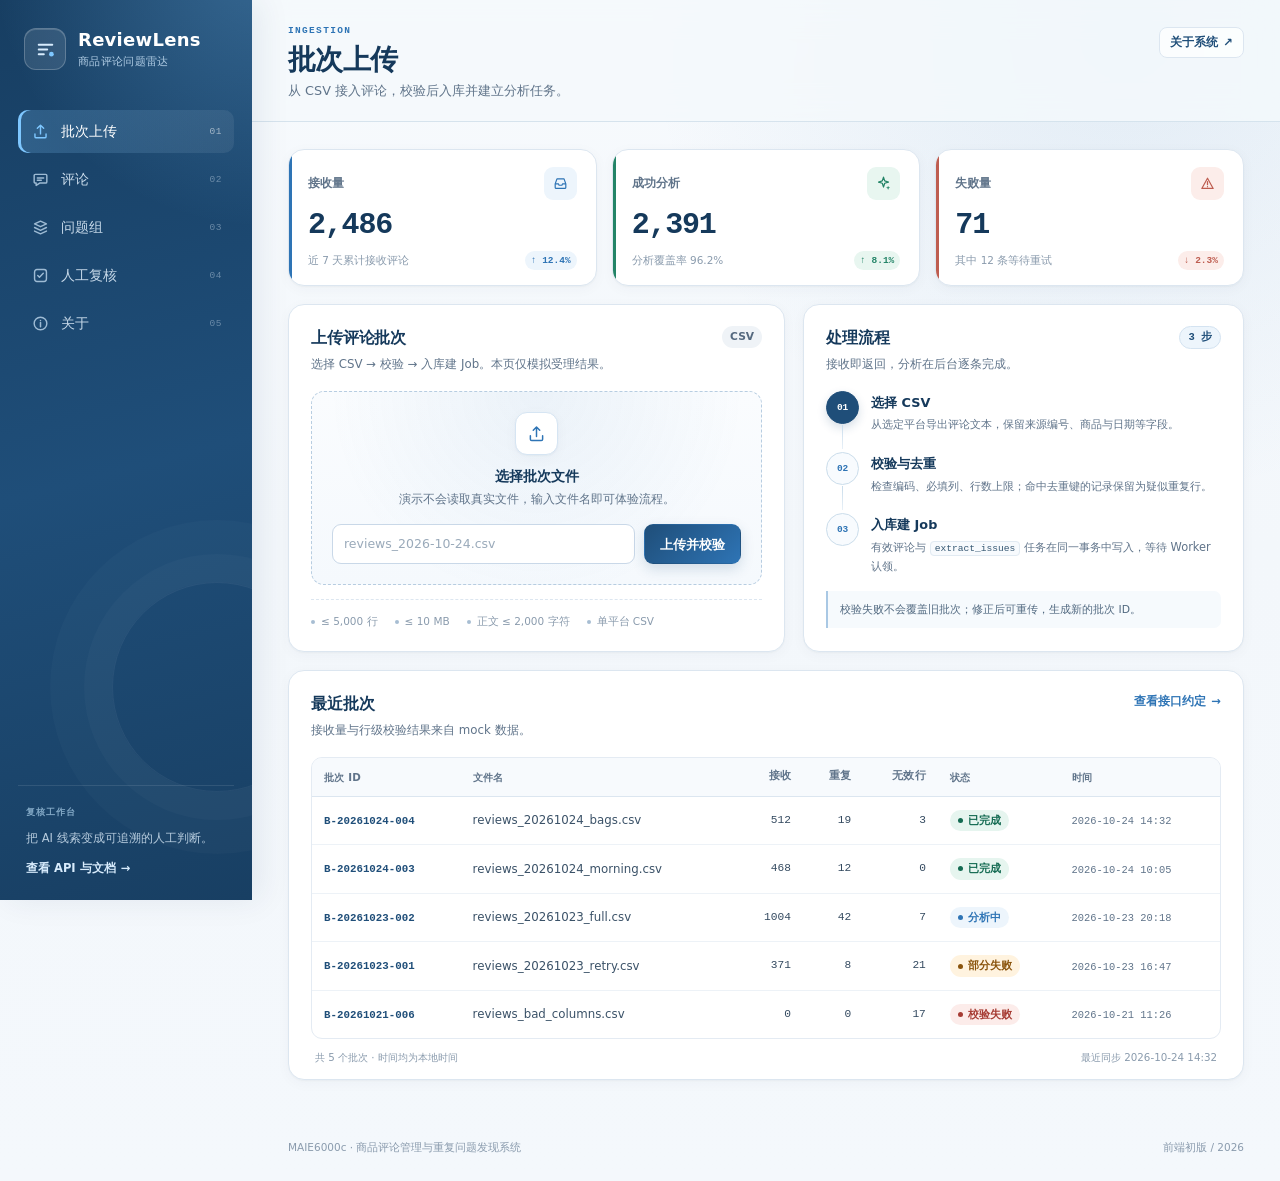
==== commit 4efab169: "W6 UI: issue filters, status cards, detail route and motion" ====
--- a/frontend/index.html
+++ b/frontend/index.html
@@ -65,8 +65,8 @@
       </nav>
 
       <div class="sidebar-meta">
-        <span class="meta-label">DEMO ENVIRONMENT</span>
-        <p>所有数据均为前端 mock，不写入后端。</p>
+        <span class="meta-label">复核工作台</span>
+        <p>把 AI 线索变成可追溯的人工判断。</p>
         <a href="#/about">查看 API 与文档 <span aria-hidden="true">→</span></a>
       </div>
     </aside>
@@ -79,8 +79,7 @@
           <p id="page-subtitle">从 CSV 接入评论，校验后建立分析任务。</p>
         </div>
         <div class="topbar-actions">
-          <span class="mock-chip"><span class="mock-chip-dot" aria-hidden="true"></span>本地 Mock</span>
-          <a class="topbar-link" href="#/about">接口说明 <span aria-hidden="true">↗</span></a>
+          <a class="topbar-link" href="#/about">关于系统 <span aria-hidden="true">↗</span></a>
         </div>
       </header>
 
--- a/frontend/styles.css
+++ b/frontend/styles.css
@@ -604,7 +604,7 @@
 }
 
 .status-badge--success {
-  color: var(--success);
+  color: #146B52;
   background: var(--success-soft);
 }
 
@@ -618,17 +618,17 @@
 }
 
 .status-badge--warning {
-  color: var(--warning);
+  color: #8A540C;
   background: var(--warning-soft);
 }
 
 .status-badge--danger {
-  color: var(--danger);
+  color: #A63B33;
   background: var(--danger-soft);
 }
 
 .status-badge--neutral {
-  color: var(--muted);
+  color: #55697F;
   background: #EFF3F7;
 }
 
@@ -639,17 +639,17 @@
 }
 
 .status-badge--accepted {
-  color: var(--success);
+  color: #146B52;
   background: var(--success-soft);
 }
 
 .status-badge--rejected {
-  color: var(--danger);
+  color: #A63B33;
   background: var(--danger-soft);
 }
 
 .status-badge--changed {
-  color: var(--warning);
+  color: #8A540C;
   background: var(--warning-soft);
 }
 
@@ -713,7 +713,7 @@
 }
 
 .tag--gray {
-  color: #6B7785;
+  color: #55616F;
   background: #F1F3F5;
 }
 
@@ -2747,3 +2747,1073 @@
     transition-duration: 0.001ms !important;
   }
 }
+
+/* =========================================================
+   问题组：筛选 + 搜索 + 状态卡片 + 详情页（W6 UI 改进）
+   ========================================================= */
+
+/* 整页进入：一次短促的抬升 + 淡入，方向由下往上，和卡片出场同向 */
+.view {
+  animation: page-enter 360ms cubic-bezier(0.22, 1, 0.36, 1) both;
+}
+
+@keyframes page-enter {
+  from {
+    opacity: 0;
+    transform: translateY(10px) scale(0.996);
+  }
+  to {
+    opacity: 1;
+    transform: translateY(0) scale(1);
+  }
+}
+
+/* 主操作反馈：按下缩到 0.98 再回弹，比单纯位移更明确 */
+.btn:active {
+  transform: translateY(1px) scale(0.98);
+}
+
+.btn:disabled {
+  opacity: 0.55;
+  cursor: not-allowed;
+  transform: none;
+  box-shadow: none;
+}
+
+.issues-view {
+  gap: 16px;
+}
+
+/* ---------- 顶部筛选与搜索 ---------- */
+
+.issues-toolbar {
+  display: flex;
+  flex-direction: column;
+  gap: 14px;
+  padding: 18px 20px 16px;
+  border: 1px solid var(--border);
+  border-radius: var(--radius-lg);
+  background: rgba(255, 255, 255, 0.94);
+  box-shadow: var(--shadow-sm);
+  backdrop-filter: blur(10px);
+}
+
+.issues-toolbar-top {
+  display: flex;
+  align-items: center;
+  gap: 12px;
+  flex-wrap: wrap;
+}
+
+.issue-search {
+  display: flex;
+  flex: 1 1 320px;
+  align-items: center;
+  gap: 9px;
+  min-height: 44px;
+  padding: 0 15px;
+  border: 1px solid var(--border);
+  border-radius: 999px;
+  background: #FFFFFF;
+  transition: border-color 180ms ease, box-shadow 180ms ease, background 180ms ease;
+}
+
+.issue-search:focus-within {
+  border-color: var(--secondary);
+  background: #FCFEFF;
+  box-shadow: 0 0 0 4px rgba(46, 116, 181, 0.12);
+}
+
+.issue-search-icon {
+  display: inline-flex;
+  flex: 0 0 auto;
+  width: 18px;
+  height: 18px;
+  color: var(--muted);
+  transition: color 180ms ease, transform 180ms ease;
+}
+
+.issue-search-icon svg {
+  width: 100%;
+  height: 100%;
+}
+
+.issue-filter-toggle {
+  display: none;
+}
+
+.search-hit {
+  padding: 0 1px;
+  border-radius: 2px;
+  background: #FFF1B8;
+  color: inherit;
+}
+
+.issue-search:focus-within .issue-search-icon {
+  color: var(--secondary);
+  transform: scale(1.06);
+}
+
+.issue-search input {
+  flex: 1 1 auto;
+  min-width: 0;
+  border: 0;
+  outline: none;
+  background: transparent;
+  color: var(--ink);
+  font-size: 13.5px;
+}
+
+.issue-search input::placeholder {
+  color: var(--muted-light);
+}
+
+.issue-search input::-webkit-search-cancel-button {
+  cursor: pointer;
+}
+
+.issues-filters {
+  display: flex;
+  gap: 10px;
+  flex-wrap: wrap;
+}
+
+.select-field {
+  display: flex;
+  flex-direction: column;
+  gap: 4px;
+}
+
+.select-field > span {
+  color: var(--muted);
+  font-size: 11.5px;
+  font-weight: 600;
+}
+
+.select-field .select {
+  min-width: 150px;
+  min-height: 40px;
+  font-size: 12.8px;
+}
+
+.issues-toolbar-bottom {
+  display: flex;
+  align-items: center;
+  justify-content: space-between;
+  gap: 12px;
+  flex-wrap: wrap;
+}
+
+.status-tabs {
+  position: relative;
+  display: inline-flex;
+  gap: 2px;
+  padding: 4px;
+  border: 1px solid #E1EAF2;
+  border-radius: 999px;
+  background: #EEF4FA;
+}
+
+.status-tabs-indicator {
+  position: absolute;
+  top: 4px;
+  bottom: 4px;
+  left: 0;
+  width: 0;
+  border-radius: 999px;
+  background: #FFFFFF;
+  box-shadow: 0 2px 7px rgba(23, 57, 89, 0.12);
+  transition: transform 260ms cubic-bezier(0.22, 1, 0.36, 1),
+    width 260ms cubic-bezier(0.22, 1, 0.36, 1);
+}
+
+.status-tab {
+  position: relative;
+  z-index: 1;
+  display: inline-flex;
+  align-items: center;
+  gap: 6px;
+  min-height: 32px;
+  padding: 0 13px;
+  border: 0;
+  border-radius: 999px;
+  background: transparent;
+  color: #4E6379;
+  font-size: 12.5px;
+  font-weight: 600;
+  white-space: nowrap;
+  transition: color 180ms ease, transform 160ms ease;
+}
+
+.status-tab:hover {
+  color: var(--primary);
+}
+
+.status-tab:active {
+  transform: scale(0.97);
+}
+
+.status-tab.is-active {
+  color: var(--primary-deep);
+}
+
+.status-tab-count {
+  display: inline-grid;
+  min-width: 18px;
+  height: 18px;
+  padding: 0 5px;
+  place-items: center;
+  border-radius: 999px;
+  background: rgba(46, 116, 181, 0.1);
+  color: #2C5A82;
+  font-family: var(--font-mono);
+  font-size: 10px;
+  line-height: 1;
+  transition: background 180ms ease, color 180ms ease;
+}
+
+.status-tab.is-active .status-tab-count {
+  background: var(--primary-soft);
+  color: var(--primary);
+}
+
+.issues-result {
+  display: flex;
+  align-items: center;
+  gap: 10px;
+  color: var(--muted);
+  font-size: 12px;
+}
+
+/* ---------- 问题组卡片 ---------- */
+
+.issue-grid {
+  display: grid;
+  grid-template-columns: repeat(3, minmax(0, 1fr));
+  gap: 16px;
+  align-items: stretch;
+}
+
+.issue-grid.is-empty {
+  display: block;
+}
+
+.issue-card {
+  --issue-accent: var(--secondary);
+  --issue-tint: #F6FAFE;
+  --issue-border: #D7E5F1;
+
+  position: relative;
+  display: flex;
+  flex-direction: column;
+  gap: 9px;
+  min-width: 0;
+  padding: 19px 19px 17px;
+  border: 1px solid var(--issue-border);
+  border-radius: var(--radius-lg);
+  background: linear-gradient(180deg, var(--issue-tint) 0%, #FFFFFF 58%);
+  box-shadow: var(--shadow-sm);
+  color: inherit;
+  cursor: pointer;
+  text-decoration: none;
+  animation: issue-card-enter 440ms cubic-bezier(0.22, 1, 0.36, 1) both;
+  animation-delay: calc(var(--i, 0) * 55ms);
+  transition: transform 200ms cubic-bezier(0.22, 1, 0.36, 1),
+    box-shadow 200ms ease, border-color 200ms ease;
+}
+
+.issue-card[data-status="proposed"] {
+  --issue-accent: #A96912;
+  --issue-tint: #FFFBF2;
+  --issue-border: #EAD7B0;
+}
+
+.issue-card[data-status="confirmed"] {
+  --issue-accent: var(--secondary);
+  --issue-tint: #F4F9FE;
+  --issue-border: #C7DBEE;
+}
+
+.issue-card[data-status="resolved"] {
+  --issue-accent: var(--success);
+  --issue-tint: #F3FAF6;
+  --issue-border: #C7E4D6;
+}
+
+.issue-card[data-status="dismissed"] {
+  --issue-accent: #7B8B9C;
+  --issue-tint: #F7F9FB;
+  --issue-border: #D9E2EB;
+}
+
+.issue-card:hover {
+  border-color: var(--issue-accent);
+  box-shadow: var(--shadow-md);
+  transform: translateY(-3px);
+}
+
+.issue-card:active {
+  transform: translateY(-1px) scale(0.995);
+}
+
+.issue-card:focus-visible {
+  outline: 3px solid rgba(46, 116, 181, 0.35);
+  outline-offset: 2px;
+}
+
+@keyframes issue-card-enter {
+  from {
+    opacity: 0;
+    transform: translateY(12px) scale(0.99);
+  }
+  to {
+    opacity: 1;
+    transform: translateY(0) scale(1);
+  }
+}
+
+@keyframes issue-card-fade {
+  from {
+    opacity: 0;
+    transform: translateY(4px);
+  }
+  to {
+    opacity: 1;
+    transform: translateY(0);
+  }
+}
+
+.issue-grid.is-refreshing .issue-card {
+  animation: issue-card-fade 180ms ease both;
+  animation-delay: 0ms;
+}
+
+.issue-card-top {
+  display: flex;
+  align-items: center;
+  gap: 7px;
+  flex-wrap: wrap;
+}
+
+.issue-severity {
+  margin-left: auto;
+  color: var(--muted);
+  font-size: 11px;
+  white-space: nowrap;
+}
+
+.issue-card-title {
+  color: var(--ink);
+  font-size: 19px;
+  font-weight: 700;
+  line-height: 1.35;
+  letter-spacing: -0.012em;
+}
+
+.issue-card-product {
+  margin-top: -3px;
+  overflow: hidden;
+  color: var(--muted);
+  font-size: 12px;
+  text-overflow: ellipsis;
+  white-space: nowrap;
+}
+
+.issue-card-desc {
+  display: -webkit-box;
+  overflow: hidden;
+  color: var(--text);
+  font-size: 13px;
+  line-height: 1.65;
+  -webkit-box-orient: vertical;
+  -webkit-line-clamp: 2;
+}
+
+.issue-card-evidence {
+  display: -webkit-box;
+  overflow: hidden;
+  margin: 1px 0 0;
+  padding: 9px 11px;
+  border-left: 2px solid #C9D8E6;
+  border-radius: 0 8px 8px 0;
+  background: rgba(255, 255, 255, 0.66);
+  color: #4B5C6B;
+  font-size: 12.4px;
+  line-height: 1.65;
+  -webkit-box-orient: vertical;
+  -webkit-line-clamp: 2;
+}
+
+.issue-category-chip {
+  color: #4F6276;
+  background: #EEF2F6;
+}
+
+.issue-priority {
+  margin-left: auto;
+  padding: 2px 8px;
+  border-radius: 999px;
+  font-size: 11px;
+  font-weight: 650;
+  line-height: 1.5;
+  white-space: nowrap;
+}
+
+.issue-priority--high {
+  color: #9E3B33;
+  background: #FCECEA;
+}
+
+.issue-priority--mid {
+  color: #8A540C;
+  background: #FFF3DF;
+}
+
+.issue-priority--low {
+  color: #52697F;
+  background: #EEF2F6;
+}
+
+.issue-card-foot {
+  display: flex;
+  align-items: flex-end;
+  justify-content: space-between;
+  gap: 12px;
+  margin-top: auto;
+  padding-top: 12px;
+  border-top: 1px dashed rgba(120, 140, 160, 0.24);
+}
+
+.issue-card-counts {
+  display: flex;
+  gap: 18px;
+}
+
+.issue-count {
+  padding: 0;
+  background: none;
+  text-align: left;
+}
+
+.issue-count strong {
+  display: block;
+  color: var(--primary-deep);
+  font-family: var(--font-mono);
+  font-size: 21px;
+  font-variant-numeric: tabular-nums;
+  line-height: 1.15;
+}
+
+.issue-count span {
+  color: var(--muted);
+  font-size: 10.5px;
+}
+
+.issue-card-cta {
+  display: inline-flex;
+  align-items: center;
+  gap: 6px;
+  flex: 0 0 auto;
+  color: var(--secondary);
+  font-size: 12px;
+  font-weight: 700;
+  white-space: nowrap;
+  transition: gap 180ms ease, transform 180ms ease, color 180ms ease;
+}
+
+.issue-card-cta span {
+  font-size: 14px;
+  line-height: 1;
+}
+
+.issue-card:hover .issue-card-cta {
+  gap: 10px;
+  color: var(--primary);
+  transform: translateX(2px);
+}
+
+.issue-empty {
+  padding: 40px 22px;
+}
+
+/* ---------- 问题组详情 ---------- */
+
+.issue-detail-view {
+  gap: 16px;
+}
+
+.detail-back {
+  display: inline-flex;
+  align-items: center;
+  gap: 6px;
+  align-self: flex-start;
+  margin-bottom: 12px;
+  padding: 4px 2px;
+  border-radius: 6px;
+  color: var(--secondary);
+  font-size: 13px;
+  font-weight: 600;
+  transition: gap 160ms ease, color 160ms ease;
+}
+
+.detail-back:hover {
+  gap: 9px;
+  color: var(--primary);
+}
+
+.issue-hero {
+  --issue-accent: var(--secondary);
+  --issue-tint: #F4F9FE;
+  --issue-border: #C7DBEE;
+
+  display: grid;
+  grid-template-columns: minmax(0, 1fr) 316px;
+  gap: 26px;
+  padding: 26px 28px;
+  border: 1px solid var(--issue-border);
+  border-radius: var(--radius-xl);
+  background: linear-gradient(135deg, var(--issue-tint) 0%, #FFFFFF 74%);
+  box-shadow: var(--shadow-sm);
+  animation: detail-enter 380ms cubic-bezier(0.22, 1, 0.36, 1) both;
+}
+
+.issue-hero[data-status="proposed"] {
+  --issue-accent: #A96912;
+  --issue-tint: #FFFBF2;
+  --issue-border: #EAD7B0;
+}
+
+.issue-hero[data-status="confirmed"] {
+  --issue-accent: var(--secondary);
+  --issue-tint: #F4F9FE;
+  --issue-border: #C7DBEE;
+}
+
+.issue-hero[data-status="resolved"] {
+  --issue-accent: var(--success);
+  --issue-tint: #F3FAF6;
+  --issue-border: #C7E4D6;
+}
+
+.issue-hero[data-status="dismissed"] {
+  --issue-accent: #7B8B9C;
+  --issue-tint: #F7F9FB;
+  --issue-border: #D9E2EB;
+}
+
+@keyframes detail-enter {
+  from {
+    opacity: 0;
+    transform: translateY(14px);
+  }
+  to {
+    opacity: 1;
+    transform: translateY(0);
+  }
+}
+
+.issue-hero-main {
+  min-width: 0;
+}
+
+.issue-hero-eyebrow {
+  display: flex;
+  align-items: center;
+  gap: 8px;
+  flex-wrap: wrap;
+}
+
+.issue-hero-severity {
+  color: var(--muted);
+  font-size: 11.5px;
+}
+
+.issue-hero-title {
+  margin: 13px 0 6px;
+  color: var(--ink);
+  font-size: 27px;
+  font-weight: 750;
+  line-height: 1.28;
+  letter-spacing: -0.02em;
+}
+
+.issue-hero-product {
+  color: var(--muted);
+  font-size: 12.5px;
+}
+
+.issue-hero-desc {
+  margin-top: 14px;
+  color: var(--text);
+  font-size: 14.5px;
+  line-height: 1.75;
+}
+
+.issue-hero-evidence {
+  margin: 15px 0 0;
+  padding: 13px 16px;
+  border-left: 3px solid #C9D8E6;
+  border-radius: 0 10px 10px 0;
+  background: rgba(255, 255, 255, 0.72);
+  color: #43566A;
+  font-size: 13.5px;
+  line-height: 1.75;
+}
+
+.issue-hero-meta {
+  display: flex;
+  gap: 18px;
+  flex-wrap: wrap;
+  margin-top: 15px;
+  color: var(--muted);
+  font-size: 11.5px;
+}
+
+.issue-hero-side {
+  display: flex;
+  flex-direction: column;
+  gap: 13px;
+  padding-left: 24px;
+  border-left: 1px solid rgba(120, 140, 160, 0.18);
+}
+
+.issue-hero-stats {
+  display: grid;
+  grid-template-columns: repeat(3, minmax(0, 1fr));
+  gap: 8px;
+}
+
+.issue-stat {
+  padding: 10px 6px;
+  border: 1px solid rgba(180, 200, 220, 0.5);
+  border-radius: 10px;
+  background: rgba(255, 255, 255, 0.72);
+  text-align: center;
+}
+
+.issue-stat strong {
+  display: block;
+  color: var(--primary-deep);
+  font-family: var(--font-mono);
+  font-size: 22px;
+  font-variant-numeric: tabular-nums;
+  line-height: 1.2;
+}
+
+.issue-stat span {
+  color: var(--muted);
+  font-size: 10.5px;
+}
+
+.issue-hero-actions {
+  display: flex;
+  flex-direction: column;
+  gap: 8px;
+}
+
+.issue-hero-note {
+  color: var(--muted-light);
+  font-size: 10.8px;
+  line-height: 1.6;
+}
+
+.issue-detail-columns {
+  display: grid;
+  grid-template-columns: minmax(0, 0.92fr) minmax(0, 1.08fr);
+  gap: 16px;
+  align-items: start;
+}
+
+.issue-info-list {
+  display: flex;
+  flex-direction: column;
+}
+
+.issue-info-row {
+  display: grid;
+  grid-template-columns: 78px minmax(0, 1fr);
+  gap: 12px;
+  padding: 11px 0;
+  border-top: 1px solid var(--border);
+}
+
+.issue-info-row:first-child {
+  padding-top: 0;
+  border-top: 0;
+}
+
+.issue-info-row > span {
+  color: var(--muted);
+  font-size: 11.8px;
+}
+
+.issue-info-row p {
+  color: var(--text);
+  font-size: 12.8px;
+  line-height: 1.65;
+}
+
+.issue-link-block {
+  margin-top: 16px;
+}
+
+.issue-subhead {
+  margin: 0 0 8px;
+  color: var(--primary-deep);
+  font-size: 12.5px;
+  font-weight: 700;
+}
+
+.issue-link-list {
+  display: flex;
+  flex-direction: column;
+  gap: 8px;
+}
+
+.issue-suggestion {
+  display: flex;
+  flex-direction: column;
+  gap: 5px;
+  padding: 10px 0;
+  border: 0;
+  border-top: 1px solid var(--border);
+  border-radius: 0;
+  background: transparent;
+}
+
+.issue-suggestion:first-child {
+  padding-top: 0;
+  border-top: 0;
+}
+
+.issue-suggestion-head {
+  display: flex;
+  align-items: center;
+  gap: 8px;
+  flex-wrap: wrap;
+  color: var(--text);
+  font-size: 12px;
+}
+
+.issue-suggestion-head strong {
+  color: var(--primary-deep);
+  font-family: var(--font-mono);
+  font-size: 11.5px;
+}
+
+.issue-suggestion-head > span:last-child {
+  color: var(--muted);
+  font-size: 10.5px;
+}
+
+.issue-suggestion-quote {
+  color: var(--text);
+  font-size: 12.5px;
+  line-height: 1.6;
+}
+
+.issue-suggestion-meta {
+  color: var(--muted);
+  font-size: 10.5px;
+}
+
+.issue-timeline {
+  display: flex;
+  flex-direction: column;
+  gap: 0;
+}
+
+.issue-timeline li {
+  display: grid;
+  grid-template-columns: 12px minmax(0, 1fr);
+  gap: 10px;
+  position: relative;
+  padding-bottom: 13px;
+}
+
+.issue-timeline li:last-child {
+  padding-bottom: 0;
+}
+
+.issue-timeline li::before {
+  content: "";
+  position: absolute;
+  top: 12px;
+  bottom: 0;
+  left: 5px;
+  width: 1px;
+  background: var(--border);
+}
+
+.issue-timeline li:last-child::before {
+  display: none;
+}
+
+.issue-timeline-dot {
+  width: 11px;
+  height: 11px;
+  margin-top: 2px;
+  border: 2px solid var(--surface);
+  border-radius: 50%;
+  background: var(--secondary);
+  box-shadow: 0 0 0 1px #C9D8E6;
+}
+
+.issue-timeline strong {
+  display: block;
+  color: var(--text);
+  font-size: 12px;
+  font-weight: 650;
+}
+
+.issue-timeline span {
+  display: block;
+  margin-top: 2px;
+  color: var(--muted);
+  font-size: 11px;
+  line-height: 1.55;
+}
+
+.related-comments {
+  display: flex;
+  flex-direction: column;
+  gap: 10px;
+}
+
+.related-comment {
+  padding: 13px 0 11px;
+  border: 0;
+  border-top: 1px solid var(--border);
+  border-radius: 0;
+  background: transparent;
+  animation: related-comment-enter 340ms cubic-bezier(0.22, 1, 0.36, 1) both;
+  animation-delay: calc(var(--i, 0) * 45ms);
+}
+
+.related-comment:first-child {
+  padding-top: 0;
+  border-top: 0;
+}
+
+@keyframes related-comment-enter {
+  from {
+    opacity: 0;
+    transform: translateY(8px);
+  }
+  to {
+    opacity: 1;
+    transform: translateY(0);
+  }
+}
+
+.related-comment-head {
+  display: flex;
+  align-items: center;
+  gap: 8px;
+  flex-wrap: wrap;
+  color: var(--muted);
+  font-size: 11px;
+}
+
+.related-comment-head strong {
+  color: var(--primary-deep);
+  font-family: var(--font-mono);
+  font-size: 11.5px;
+}
+
+.related-comment-rating {
+  padding: 2px 7px;
+  font-size: 10px;
+}
+
+.related-comment-source {
+  color: var(--muted);
+}
+
+.related-comment-head time {
+  margin-left: auto;
+  color: var(--muted);
+  font-size: 10.5px;
+}
+
+.related-comment-text {
+  margin-top: 8px;
+  color: var(--text);
+  font-size: 13.2px;
+  line-height: 1.75;
+}
+
+.related-comment-foot {
+  display: flex;
+  gap: 6px;
+  flex-wrap: wrap;
+  margin-top: 10px;
+}
+
+/* ---------- 响应式 ---------- */
+
+@media (max-width: 1240px) {
+  .issue-grid {
+    grid-template-columns: repeat(2, minmax(0, 1fr));
+  }
+
+  .issue-hero {
+    grid-template-columns: minmax(0, 1fr);
+  }
+
+  .issue-hero-side {
+    padding-top: 18px;
+    padding-left: 0;
+    border-top: 1px solid rgba(120, 140, 160, 0.18);
+    border-left: 0;
+  }
+
+  .issue-hero-stats {
+    max-width: 420px;
+  }
+
+  .issue-detail-columns {
+    grid-template-columns: minmax(0, 1fr);
+  }
+}
+
+@media (max-width: 860px) {
+  .issue-grid {
+    grid-template-columns: minmax(0, 1fr);
+  }
+
+  .issues-toolbar-top {
+    flex-direction: row;
+    align-items: center;
+    flex-wrap: wrap;
+  }
+
+  .issue-search {
+    flex: 1 1 auto;
+    width: auto;
+    min-width: 0;
+  }
+
+  .issue-filter-toggle {
+    display: inline-flex;
+    flex: 0 0 auto;
+    min-height: 44px;
+  }
+
+  .issues-filters {
+    display: none;
+    flex-basis: 100%;
+    width: 100%;
+  }
+
+  .issues-toolbar.is-filters-open .issues-filters {
+    display: flex;
+  }
+
+  .select-field {
+    flex: 1 1 160px;
+  }
+
+  .select-field .select {
+    width: 100%;
+    min-width: 0;
+  }
+
+  .issues-toolbar-bottom {
+    align-items: center;
+    flex-direction: row;
+    justify-content: space-between;
+    gap: 10px;
+  }
+
+  .status-tabs {
+    flex-wrap: nowrap;
+    overflow-x: auto;
+    padding: 0;
+    border: 0;
+    border-radius: 0;
+    background: transparent;
+    scrollbar-width: none;
+  }
+
+  .status-tabs::-webkit-scrollbar {
+    display: none;
+  }
+
+  .status-tabs-indicator {
+    display: none;
+  }
+
+  .status-tab {
+    flex: 0 0 auto;
+    border: 1px solid #DCE6F0;
+    background: #FFFFFF;
+  }
+
+  .status-tab.is-active {
+    border-color: #C7DCEB;
+    background: var(--primary-soft);
+  }
+
+  .issues-result {
+    flex-wrap: wrap;
+    justify-content: flex-start;
+    gap: 8px;
+  }
+
+  .issue-hero {
+    padding: 20px;
+  }
+
+  .issue-hero-title {
+    font-size: 23px;
+  }
+
+  .issue-comments-panel {
+    order: -1;
+  }
+}
+
+@media (max-width: 560px) {
+  .issue-card {
+    padding: 16px;
+  }
+
+  .issue-card-title {
+    font-size: 17px;
+  }
+
+  .issue-card-counts {
+    gap: 13px;
+  }
+
+  .issue-count strong {
+    font-size: 18px;
+  }
+
+  .issue-card-cta {
+    font-size: 11.5px;
+  }
+
+  .issue-hero {
+    padding: 17px;
+  }
+
+  .issue-hero-stats {
+    grid-template-columns: repeat(3, minmax(0, 1fr));
+  }
+}
+
+/* 减少动态效果：直接到位，不留出场延迟 */
+@media (prefers-reduced-motion: reduce) {
+  .issue-card,
+  .related-comment,
+  .issue-hero,
+  .issue-grid.is-refreshing .issue-card {
+    animation-delay: 0ms !important;
+  }
+
+  .status-tabs-indicator {
+    transition: none !important;
+  }
+}
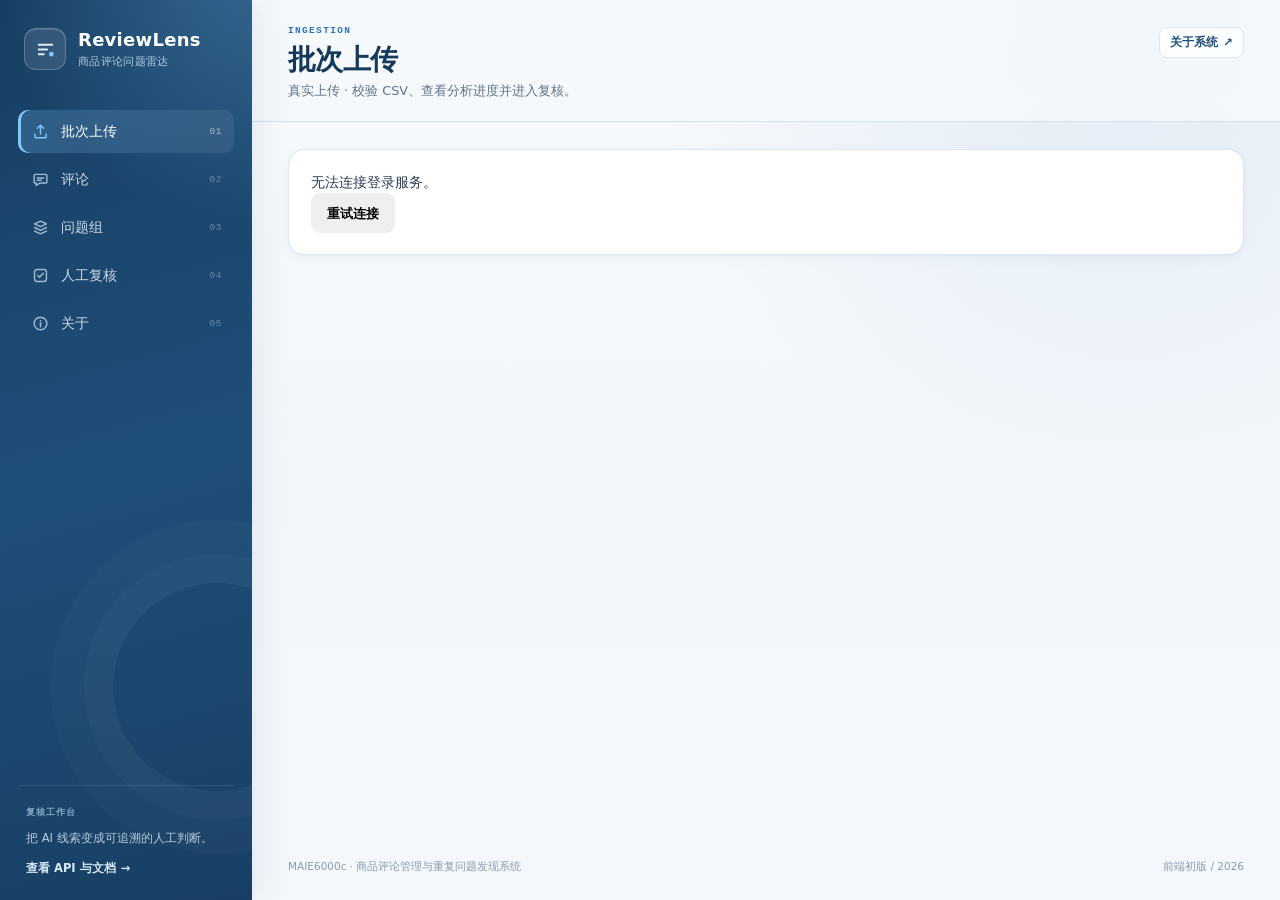
==== commit 0051c976: "Implement human review workflow and live product pages Add audited decisions, revisions, reassignmen" ====
--- a/frontend/index.html
+++ b/frontend/index.html
@@ -101,8 +101,20 @@
     <span id="toast-message"></span>
   </div>
 
-  <!-- 使用普通脚本按顺序加载，保证直接双击 index.html 也能运行。 -->
-  <script src="./mock-data.js"></script>
+  <!-- 复核通过同源 API 访问，请从 /ui/ 打开。 -->
+  <script src="./api-client.js"></script>
+  <script src="./auth-ui.js"></script>
+  <script src="./product-routes.js"></script>
+  <script src="./reassign-ui.js"></script>
+  <script src="./recheck-ui.js"></script>
+  <script src="./review-ui.js"></script>
+  <script src="./manual-review-ui.js"></script>
+  <script src="./issue-structure-ui.js"></script>
+  <script src="./issue-workflow-ui.js"></script>
+  <script src="./product-pages.js"></script>
+  <script src="./batch-upload.js"></script>
+  <script src="./batch-pages.js"></script>
+  <script src="./review-shell.js"></script>
   <script src="./app.js"></script>
 </body>
 </html>
--- a/frontend/styles.css
+++ b/frontend/styles.css
@@ -3817,3 +3817,68 @@
     transition: none !important;
   }
 }
+
+/* Live human review: shares the existing shell, with an explicit real-data boundary. */
+.human-review-head { padding: 24px; }
+.human-review-filters, .human-review-actions, .human-review-pagination {
+  display: flex; gap: 12px; flex-wrap: wrap; align-items: end; margin: 16px 0;
+}
+.human-review-filters label { display: grid; gap: 6px; }
+.human-review-grid { display: grid; grid-template-columns: minmax(240px, 1fr) minmax(0, 2fr); gap: 20px; }
+.human-review-grid > .panel { padding: 24px; min-width: 0; }
+.human-review-grid [hidden] { display: none !important; }
+.human-review-item { display: grid; gap: 8px; text-align: left; width: 100%; padding: 16px;
+  background: transparent; border: 1px solid #d8dee8; border-radius: 10px; margin: 10px 0;
+  cursor: pointer; color: inherit; }
+.human-review-item span { overflow: hidden; white-space: nowrap; text-overflow: ellipsis; }
+.human-review-item:hover, .human-review-item:focus-visible { border-color: #365ad6; }
+.human-review-body { white-space: pre-wrap; overflow-wrap: anywhere; padding: 16px;
+  background: #f5f7fb; border-left: 3px solid #365ad6; margin: 12px 0; }
+.human-review-grid textarea { width: 100%; margin-top: 8px; padding: 10px; box-sizing: border-box; }
+.human-review-history { padding: 12px 0; border-top: 1px solid #d8dee8; overflow-wrap: anywhere; }
+.human-review-notice, #review-message { color: #76501e; margin: 12px 0; }
+.human-review-grid button:disabled { opacity: .5; cursor: not-allowed; }
+.human-review-actions [aria-pressed="true"] { background: #365ad6; color: white; }
+.human-review-manual-form label { display: block; margin-top: 14px; }
+.human-review-manual-form input, .human-review-manual-form select { width: 100%; padding: 10px; margin: 8px 0; box-sizing: border-box; }
+#manual-message { margin: 12px 0; color: #76501e; }
+#workflow-message { margin: 12px 0; color: #76501e; }
+#structure-message { color: #76501e; }
+#recheck-message { color: #76501e; }
+.human-review-regroup input.structure-checkbox { width: auto; margin-right: 8px; }
+.human-review-regroup { border: 1px solid #d8dee8; border-radius: 10px; padding: 16px; margin: 16px 0; }
+.human-review-regroup label { display: block; margin-top: 12px; }
+.human-review-regroup input, .human-review-regroup select { width: 100%; padding: 10px; margin: 8px 0; box-sizing: border-box; }
+@media (max-width: 800px) { .human-review-grid { grid-template-columns: 1fr; } }
+/* Auth uses the same panels and controls as the review workspace. */
+.review-login-panel { max-width: 540px; margin-inline: auto; }
+.review-session-panel { display: flex; align-items: start; justify-content: space-between; gap: 16px; margin-bottom: 16px; }
+.review-session-panel p { margin-bottom: 0; }
+.review-session-panel .btn { flex-shrink: 0; }
+@media (max-width: 560px) { .review-session-panel { flex-direction: column; } }
+.live-product-head, .live-comment-detail { margin-bottom: 18px; }
+.live-product-summary, .live-product-tags { display: flex; align-items: center; gap: 12px; flex-wrap: wrap; }
+.live-product-summary { justify-content: space-between; margin: 16px 0; }
+.live-product-tags span { background: var(--primary-soft); color: var(--primary); border-radius: 6px; padding: 4px 8px; font-size: 13px; }
+.live-product-cards { display: grid; grid-template-columns: repeat(2, minmax(0, 1fr)); gap: 18px; }
+.live-product-card { min-width: 0; display: flex; align-items: flex-start; flex-direction: column; }
+.live-product-card > .btn { margin-top: auto; }
+.live-product-title { color: var(--primary); text-decoration: underline; text-underline-offset: 3px; }
+.live-product-meta, .live-product-scope { color: var(--muted); font-size: 13px; overflow-wrap: anywhere; }
+.live-comment-links .human-review-history { margin-top: 18px; }
+.live-product-empty { grid-column: 1 / -1; }
+.workflow-detail-only .human-review-grid { display: block; }
+.human-review-actions { flex-wrap: wrap; }
+@media (max-width: 800px) { .live-product-cards { grid-template-columns: 1fr; } }
+/* Live batch import and progress. */
+.batch-upload-panel { margin-bottom: 24px; }
+.batch-upload-panel p, .batch-errors p { overflow-wrap: anywhere; }
+.batch-upload-panel .human-review-manual-form { margin-top: 20px; }
+.batch-upload-panel input[type="file"] { max-width: 100%; min-width: 0; padding: 10px; }
+.batch-metrics { display: grid; grid-template-columns: repeat(4, minmax(0, 1fr)); gap: 12px; }
+.batch-metrics p { padding: 12px; background: var(--bg); border: 1px solid var(--border); border-radius: 12px; }
+.batch-metrics strong { display: block; font-size: 24px; margin-top: 6px; }
+.batch-errors { margin-top: 20px; }
+.batch-errors ol { padding-left: 24px; max-height: 480px; overflow: auto; }
+.batch-errors li { margin-bottom: 16px; overflow-wrap: anywhere; }
+@media (max-width: 700px) { .batch-metrics { grid-template-columns: repeat(2, minmax(0, 1fr)); } }
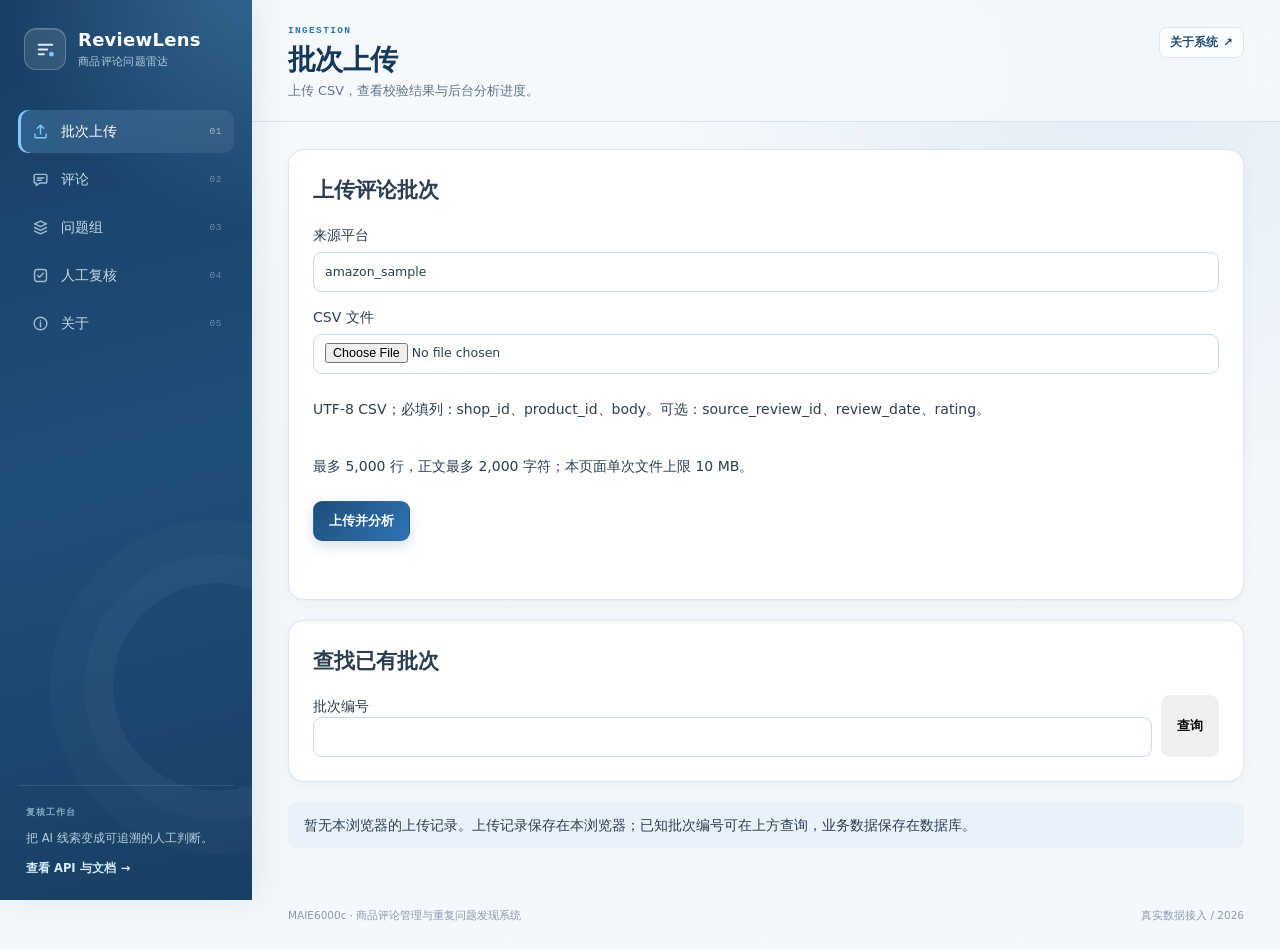
==== commit b711f334: "Connect product frontend to backend APIs" ====
--- a/frontend/index.html
+++ b/frontend/index.html
@@ -9,6 +9,7 @@
   <title>批次上传 · ReviewLens 评论洞察</title>
   <link rel="icon" href="[data-uri]">
   <link rel="stylesheet" href="./styles.css">
+  <link rel="stylesheet" href="./live.css">
 </head>
 <body>
   <div class="app-shell">
@@ -91,7 +92,7 @@
 
       <footer class="app-footer">
         <span>MAIE6000c · 商品评论管理与重复问题发现系统</span>
-        <span>前端初版 / 2026</span>
+        <span>真实数据接入 / 2026</span>
       </footer>
     </div>
   </div>
@@ -101,20 +102,7 @@
     <span id="toast-message"></span>
   </div>
 
-  <!-- 复核通过同源 API 访问，请从 /ui/ 打开。 -->
-  <script src="./api-client.js"></script>
-  <script src="./auth-ui.js"></script>
-  <script src="./product-routes.js"></script>
-  <script src="./reassign-ui.js"></script>
-  <script src="./recheck-ui.js"></script>
-  <script src="./review-ui.js"></script>
-  <script src="./manual-review-ui.js"></script>
-  <script src="./issue-structure-ui.js"></script>
-  <script src="./issue-workflow-ui.js"></script>
-  <script src="./product-pages.js"></script>
-  <script src="./batch-upload.js"></script>
-  <script src="./batch-pages.js"></script>
-  <script src="./review-shell.js"></script>
-  <script src="./app.js"></script>
+  <script src="./api.js"></script>
+  <script src="./live.js"></script>
 </body>
 </html>
--- a/frontend/live.css
+++ b/frontend/live.css
@@ -0,0 +1,12 @@
+.live-panel { padding: 24px; margin-bottom: 20px; }
+.live-panel h2 { margin: 0 0 16px; }
+.live-panel p { margin: 10px 0; }
+.live-filters { display: flex; flex-wrap: wrap; gap: 14px; align-items: end; margin: 18px 0; }
+.live-filters label, .live-panel .upload-form label { display: grid; gap: 6px; }
+.live-panel .upload-form { display: grid; gap: 14px; }
+.live-panel .upload-form button { justify-self: start; }
+.live-notice { padding: 12px 16px; background: var(--primary-soft); border-radius: 8px; }
+.live-body { white-space: pre-wrap; overflow-wrap: anywhere; min-width: 160px; max-width: 560px; }
+.live-panel blockquote { margin: 18px 0; padding: 18px; background: var(--surface-soft); border-left: 3px solid var(--primary); }
+.live-panel a { overflow-wrap: anywhere; }
+.live-panel button:disabled { opacity: .55; cursor: wait; }
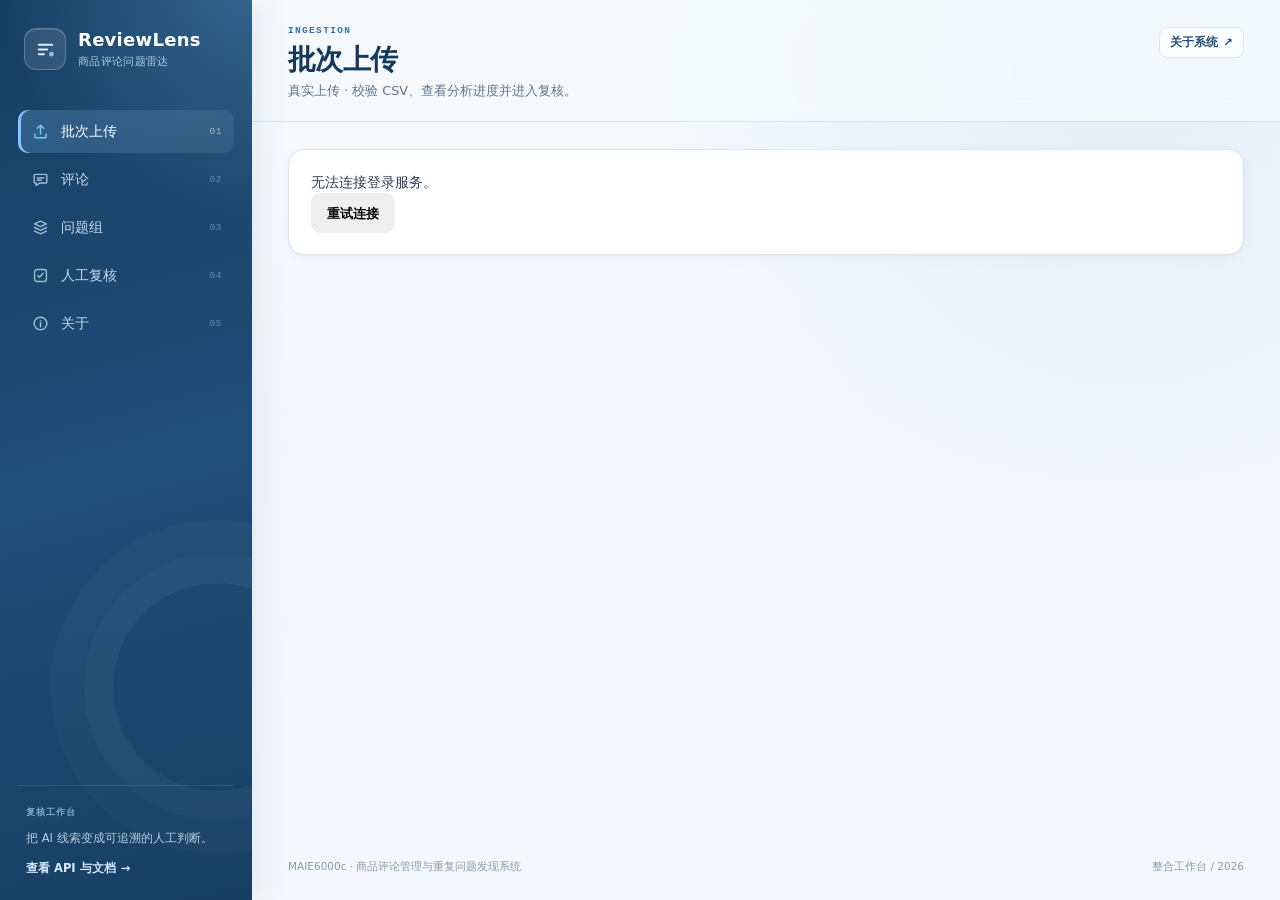
==== commit 35b73fb4: "Merge human review workbench and integrate three-attempt model fallback" ====
--- a/frontend/index.html
+++ b/frontend/index.html
@@ -9,7 +9,6 @@
   <title>批次上传 · ReviewLens 评论洞察</title>
   <link rel="icon" href="[data-uri]">
   <link rel="stylesheet" href="./styles.css">
-  <link rel="stylesheet" href="./live.css">
 </head>
 <body>
   <div class="app-shell">
@@ -92,7 +91,7 @@
 
       <footer class="app-footer">
         <span>MAIE6000c · 商品评论管理与重复问题发现系统</span>
-        <span>真实数据接入 / 2026</span>
+        <span>整合工作台 / 2026</span>
       </footer>
     </div>
   </div>
@@ -102,7 +101,20 @@
     <span id="toast-message"></span>
   </div>
 
-  <script src="./api.js"></script>
-  <script src="./live.js"></script>
+  <!-- 复核通过同源 API 访问，请从 /ui/ 打开。 -->
+  <script src="./api-client.js"></script>
+  <script src="./auth-ui.js"></script>
+  <script src="./product-routes.js"></script>
+  <script src="./reassign-ui.js"></script>
+  <script src="./recheck-ui.js"></script>
+  <script src="./review-ui.js"></script>
+  <script src="./manual-review-ui.js"></script>
+  <script src="./issue-structure-ui.js"></script>
+  <script src="./issue-workflow-ui.js"></script>
+  <script src="./product-pages.js"></script>
+  <script src="./batch-upload.js"></script>
+  <script src="./batch-pages.js"></script>
+  <script src="./review-shell.js"></script>
+  <script src="./app.js"></script>
 </body>
 </html>
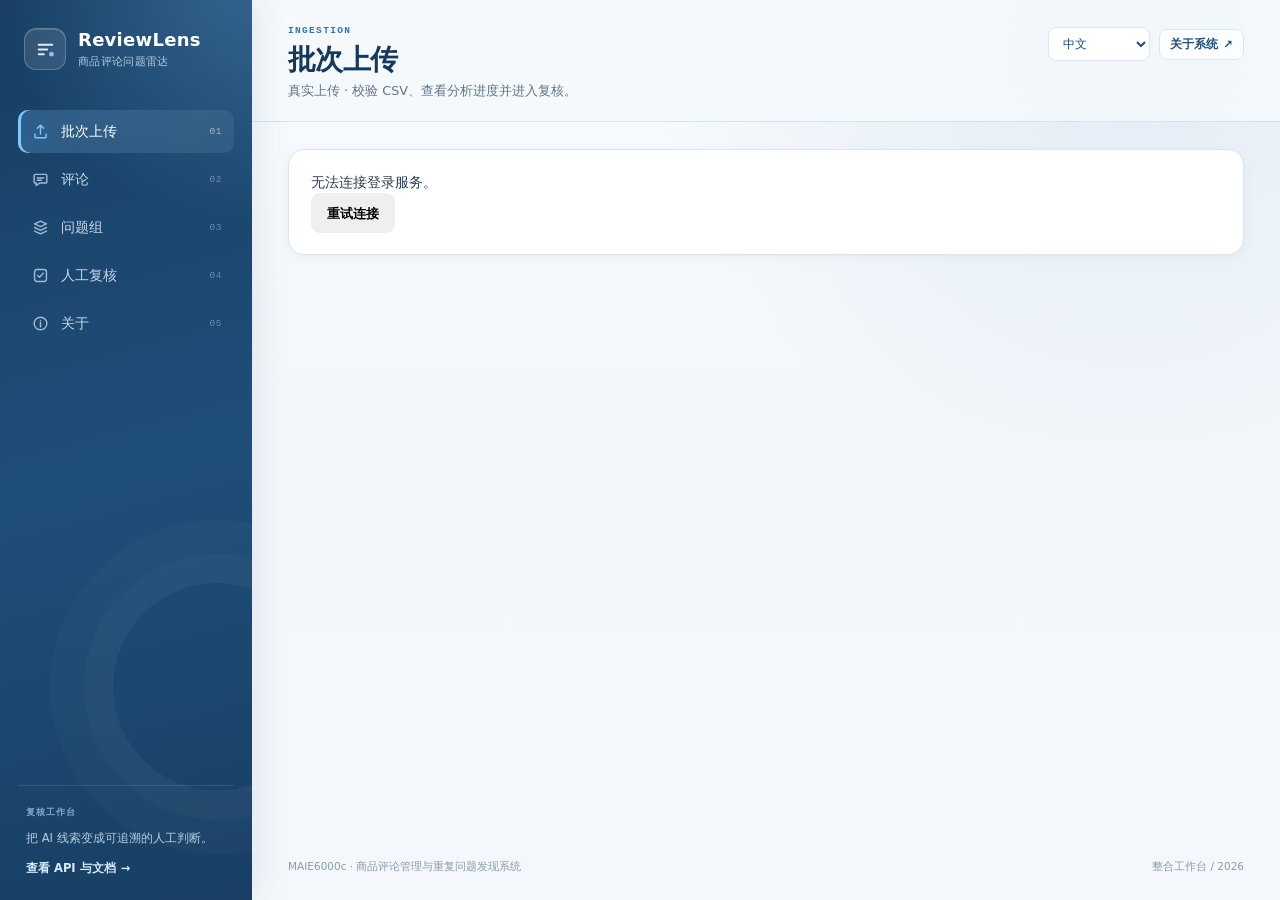
==== commit 312cf4c5: "Improve batch management, issue grouping and review UI; add bilingual test datasets" ====
--- a/frontend/index.html
+++ b/frontend/index.html
@@ -9,6 +9,7 @@
   <title>批次上传 · ReviewLens 评论洞察</title>
   <link rel="icon" href="[data-uri]">
   <link rel="stylesheet" href="./styles.css">
+  <link rel="stylesheet" href="./scope.css">
 </head>
 <body>
   <div class="app-shell">
@@ -79,6 +80,14 @@
           <p id="page-subtitle">从 CSV 接入评论，校验后建立分析任务。</p>
         </div>
         <div class="topbar-actions">
+          <label class="language-switch" for="ui-language">
+            <span class="sr-only">界面语言</span>
+            <select id="ui-language" aria-label="界面语言" aria-describedby="language-feedback">
+              <option value="zh" lang="zh-CN">中文</option>
+              <option value="en" lang="en">English</option>
+            </select>
+            <span id="language-feedback" role="status"></span>
+          </label>
           <a class="topbar-link" href="#/about">关于系统 <span aria-hidden="true">↗</span></a>
         </div>
       </header>
@@ -102,7 +111,13 @@
   </div>
 
   <!-- 复核通过同源 API 访问，请从 /ui/ 打开。 -->
+  <script src="./i18n-en.js"></script>
+  <script src="./i18n.js"></script>
   <script src="./api-client.js"></script>
+  <script src="./workbench-ui.js"></script>
+  <script src="./scope-filter.js"></script>
+  <script src="./scope-pages.js"></script>
+  <script src="./batch-actions.js"></script>
   <script src="./auth-ui.js"></script>
   <script src="./product-routes.js"></script>
   <script src="./reassign-ui.js"></script>
--- a/frontend/styles.css
+++ b/frontend/styles.css
@@ -3882,3 +3882,26 @@
 .batch-errors ol { padding-left: 24px; max-height: 480px; overflow: auto; }
 .batch-errors li { margin-bottom: 16px; overflow-wrap: anywhere; }
 @media (max-width: 700px) { .batch-metrics { grid-template-columns: repeat(2, minmax(0, 1fr)); } }
+
+/* Language control stays available on narrow screens. */
+.language-switch select {
+  min-height: 34px;
+  padding: 5px 26px 5px 10px;
+  border: 1px solid var(--border);
+  border-radius: 8px;
+  background-color: #fff;
+  color: var(--primary);
+  font: inherit;
+  font-size: 12px;
+  cursor: pointer;
+}
+.language-switch select:focus-visible { outline: 2px solid var(--primary); outline-offset: 2px; }
+html[lang="en"] .brand-copy > span { font-size: 10px; }
+html[lang="en"] .human-review-tabs { flex-wrap: wrap; }
+
+.language-switch { position: relative; }
+#language-feedback:not(:empty) { display: block; position: absolute; right: 0; top: 100%; z-index: 10; width: 240px; padding: 8px; background: white; border: 1px solid var(--border); border-radius: 8px; font-size: 12px; }
+.language-confirm { width: min(440px, calc(100vw - 32px)); padding: 24px; border: 1px solid var(--border); border-radius: 12px; color: var(--text); box-shadow: 0 16px 48px #0003; }
+.language-confirm::backdrop { background: #102a4359; }
+.language-confirm p { margin: 0 0 20px; line-height: 1.6; }
+.language-confirm form { display: flex; flex-wrap: wrap; gap: 10px; justify-content: flex-end; }
--- a/frontend/scope.css
+++ b/frontend/scope.css
@@ -0,0 +1,63 @@
+.scope-filter { margin: 18px 0; }
+.scope-picker-grid { display: grid; grid-template-columns: repeat(2, minmax(0, 1fr)); gap: 16px; }
+.scope-picker { border: 1px solid var(--border); border-radius: 9px; padding: 12px; min-width: 0; }
+.scope-picker summary { color: var(--primary); cursor: pointer; font-weight: 650; }
+.scope-picker input[type="search"] { width: 100%; margin: 12px 0 8px; padding: 9px; border: 1px solid var(--border); border-radius: 6px; }
+.scope-options { max-height: 240px; overflow: auto; }
+.scope-options label { display: flex; align-items: flex-start; gap: 8px; padding: 8px 4px; overflow-wrap: anywhere; font-size: 13px; }
+.scope-options input { width: 16px; height: 16px; flex: 0 0 auto; margin-top: 2px; }
+.scope-filter-hint { color: var(--muted); font-size: 12px; margin: 12px 0; }
+.scope-secondary { display: flex; align-items: flex-end; flex-wrap: wrap; gap: 12px; }
+.scope-secondary label { display: grid; gap: 6px; font-size: 13px; flex: 1 1 170px; }
+.scope-secondary input, .scope-secondary select { width: 100%; min-height: 36px; border: 1px solid var(--border); border-radius: 6px; padding: 8px; background: white; }
+.category-tags, .board-entry-head, .board-category-header, .batch-actions { display: flex; flex-wrap: wrap; align-items: center; gap: 9px; }
+.category-tags { margin: 12px 0; }
+.category-badge { display: inline-flex; padding: 5px 11px; border-radius: 7px; font-size: 13px; font-weight: 650; line-height: 1.4; }
+.category--quality { background: #dcecff; color: #144d8b; }
+.category--logistics { background: #ffedd5; color: #913b08; }
+.category--mismatch { background: #eee5ff; color: #6732a3; }
+.category--usability { background: #d5f2e8; color: #146049; }
+.category--other { background: #e7ebf0; color: #435364; }
+.board-batch { margin: 24px 0 38px; border: 1px solid #b5cce0; border-radius: 14px; overflow: hidden; background: #f8fbfe; }
+.board-batch-header { padding: 22px; background: #e5eff9; border-bottom: 1px solid #c1d4e5; }
+.board-batch-header h2 { font-size: 18px; margin: 7px 0; overflow-wrap: anywhere; }
+.board-batch-header p { font-size: 12px; overflow-wrap: anywhere; }
+.board-product { padding: 20px; }
+.board-product + .board-product { border-top: 2px solid #d3dfe9; }
+.board-product-header { padding: 12px 16px; background: #eef3f7; border-left: 4px solid #426b8c; border-radius: 6px; margin-bottom: 18px; }
+.board-product-header > span { font-size: 11px; color: var(--muted); }
+.board-product-header h3 { margin: 4px 0; font-size: 18px; overflow-wrap: anywhere; }
+.board-product-header p { margin: 0; font-size: 12px; overflow-wrap: anywhere; }
+.board-category { border: 1px solid var(--border); border-left-width: 4px; border-radius: 10px; background: white; margin: 18px 0; padding: 18px; }
+.category-border--quality { border-left-color: #4184c9; }
+.category-border--logistics { border-left-color: #db8a35; }
+.category-border--mismatch { border-left-color: #9368cc; }
+.category-border--usability { border-left-color: #359b78; }
+.category-border--other { border-left-color: #8090a1; }
+.board-category-header { justify-content: space-between; border-bottom: 1px solid var(--border); padding-bottom: 14px; font-size: 12px; color: var(--muted); }
+.board-lane h4 { margin: 18px 0 12px; font-size: 14px; }
+.board-lane h4 span { margin-left: 6px; background: #edf2f7; border-radius: 12px; padding: 2px 8px; }
+.board-entries { display: grid; gap: 12px; }
+.board-entry { padding: 16px; border: 1px solid #d9e5e0; background: #fbfdfc; border-radius: 9px; min-width: 0; overflow-wrap: anywhere; }
+.board-entry--pending { border-color: #e6d7a5; background: #fffdf6; }
+.board-entry h5 { font-size: 15px; margin: 12px 0; }
+.board-entry .human-review-body { font-size: 14px; margin: 12px 0; line-height: 1.65; }
+.board-entry .human-review-actions { margin-top: 14px; }
+.board-evidence { font-size: 13px; color: #435465; white-space: pre-wrap; }
+.decision-badge { font-size: 12px; color: #32634e; }
+.board-entry--pending .decision-badge { color: #876420; }
+.board-empty { font-size: 13px; color: var(--muted); padding: 8px 0; }
+.board-lane > .btn { margin-top: 12px; }
+.batch-actions { margin-top: 14px; }
+.batch-action-feedback { width: 100%; font-size: 12px; }
+.btn-danger { color: #9f2830; border-color: #d8a6aa; background: #fff6f6; }
+.batch-recycle-toolbar { display: flex; flex-wrap: wrap; align-items: center; gap: 12px; margin-bottom: 20px; }
+.batch-records { display: grid; gap: 12px; margin-top: 16px; }
+@media (max-width: 700px) {
+  .scope-picker-grid { grid-template-columns: 1fr; }
+  .board-product, .board-category { padding: 12px; }
+  .board-batch-header { padding: 16px; }
+  .board-category-header { align-items: flex-start; }
+}
+
+.scope-picker-grid { align-items: start; }
